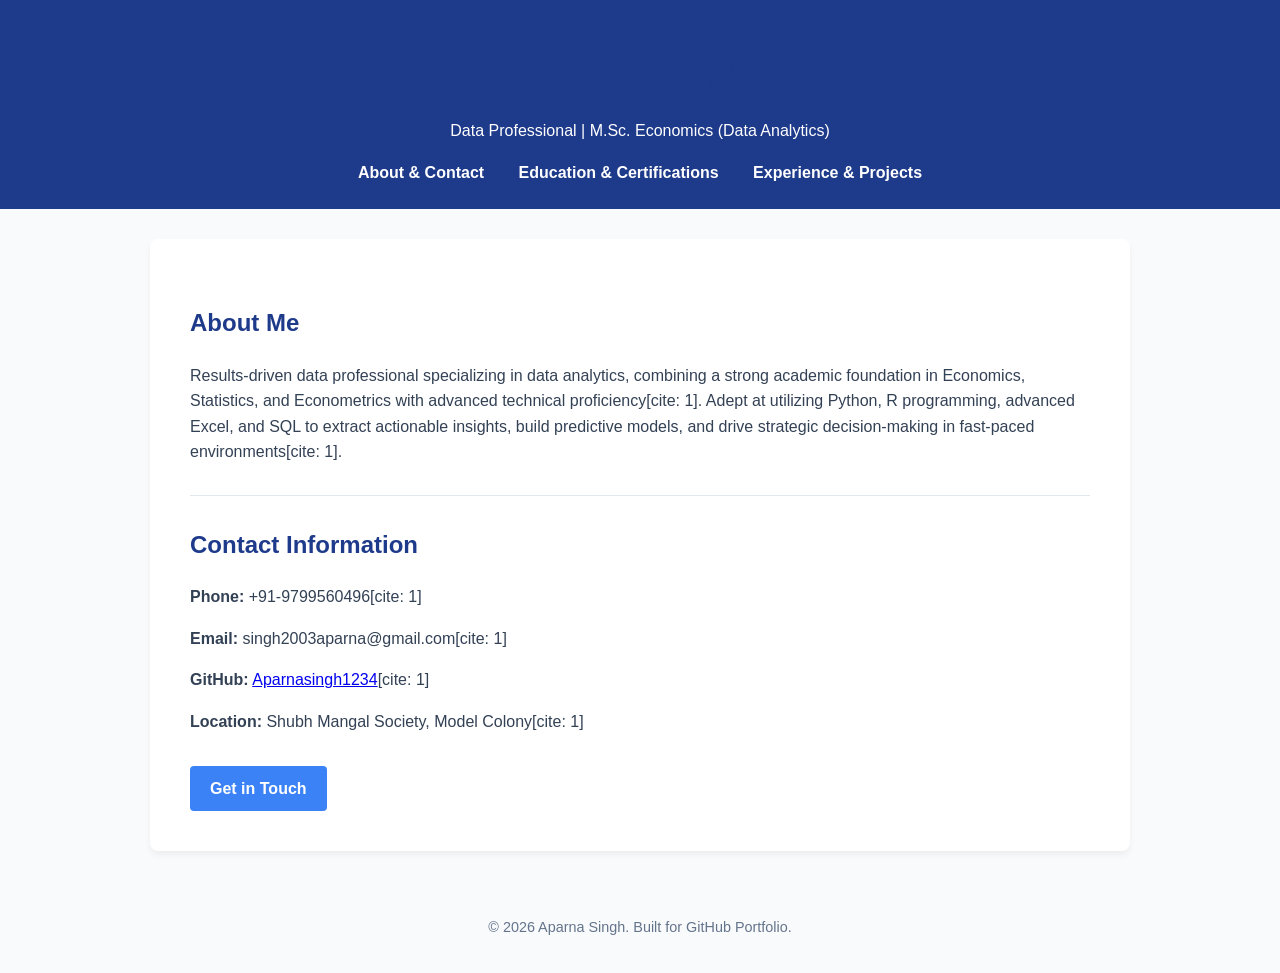
==== index.html @ 6c14c3ab "Enhance index.html with profile picture section Added profile picture section with styling for passp" ====
<!DOCTYPE html>
<html lang="en">
<head>
    <meta charset="UTF-8">
    <meta name="viewport" content="width=device-width, initial-scale=1.0">
    <title>Aparna Singh - Portfolio</title>
    <link rel="stylesheet" href="style.css">
    <style>
        .profile-container {
            text-align: center;
            margin-bottom: 25px;
        }
        .passport-photo {
            width: 130px;
            height: 160px;
            object-fit: cover;
            border-radius: 6px;
            border: 3px solid #1e3a8a;
            box-shadow: 0 4px 8px rgba(0, 0, 0, 0.1);
        }
    </style>
</head>
<body>

    <header>
        <h1>Aparna Singh</h1>
        <p>Data Professional | M.Sc. Economics (Data Analytics)</p>
        <nav>
            <a href="index.html">About & Contact</a>
            <a href="education.html">Education & Certifications</a>
            <a href="projects.html">Experience & Projects</a>
        </nav>
    </header>

    <div class="container">
        <!-- Profile Picture Section (Passport Size Proportion) -->
        <div class="profile-container">
            <!-- Replace 'your-photo.jpg' with your actual image filename if you upload one -->
            <img src="your-photo.jpg" alt="Aparna Singh Passport Photo" class="passport-photo" onerror="this.style.display='none'">
        </div>

        <h2>About Me</h2>
        <p>Results-driven data professional specializing in data analytics, combining a strong academic foundation in Economics, Statistics, and Econometrics with advanced technical proficiency[cite: 1]. Adept at utilizing Python, R programming, advanced Excel, and SQL to extract actionable insights, build predictive models, and drive strategic decision-making in fast-paced environments[cite: 1].</p>

        <hr style="margin: 30px 0; border: 0; border-top: 1px solid #e2e8f0;">

        <h2>Contact Information</h2>
        <p><strong>Phone:</strong> +91-9799560496[cite: 1]</p>
        <p><strong>Email:</strong> singh2003aparna@gmail.com[cite: 1]</p>
        <p><strong>GitHub:</strong> <a href="https://github.com/Aparnasingh1234" target="_blank">Aparnasingh1234</a>[cite: 1]</p>
        <p><strong>Location:</strong> Shubh Mangal Society, Model Colony[cite: 1]</p>
        
        <a href="mailto:singh2003aparna@gmail.com" class="btn">Get in Touch</a>
    </div>

    <footer>
        <p>&copy; 2026 Aparna Singh. Built for GitHub Portfolio.</p>
    </footer>

</body>
</html>
---- style.css ----
:root {
    --primary-color: #1e3a8a;
    --bg-color: #f8fafc;
    --text-color: #334155;
    --accent-color: #3b82f6;
}

body {
    font-family: 'Segoe UI', Tahoma, Geneva, Verdana, sans-serif;
    background-color: var(--bg-color);
    color: var(--text-color);
    margin: 0;
    padding: 0;
    line-height: 1.6;
}

header {
    background: var(--primary-color);
    color: white;
    padding: 1.5rem 0;
    text-align: center;
}

nav {
    margin-top: 0.5rem;
}

nav data, nav a {
    color: white;
    text-decoration: none;
    margin: 0 15px;
    font-weight: 600;
}

nav a:hover {
    color: var(--accent-color);
}

.container {
    max-width: 900px;
    margin: 30px auto;
    background: white;
    padding: 40px;
    border-radius: 8px;
    box-shadow: 0 4px 6px rgba(0, 0, 0, 0.05);
}

h1, h2, h3 {
    color: var(--primary-color);
}

ul {
    padding-left: 20px;
}

footer {
    text-align: center;
    padding: 20px;
    font-size: 0.9rem;
    color: #64748b;
}

.btn {
    display: inline-block;
    background: var(--accent-color);
    color: white;
    padding: 10px 20px;
    border-radius: 4px;
    text-decoration: none;
    margin-top: 15px;
    font-weight: 600;
}
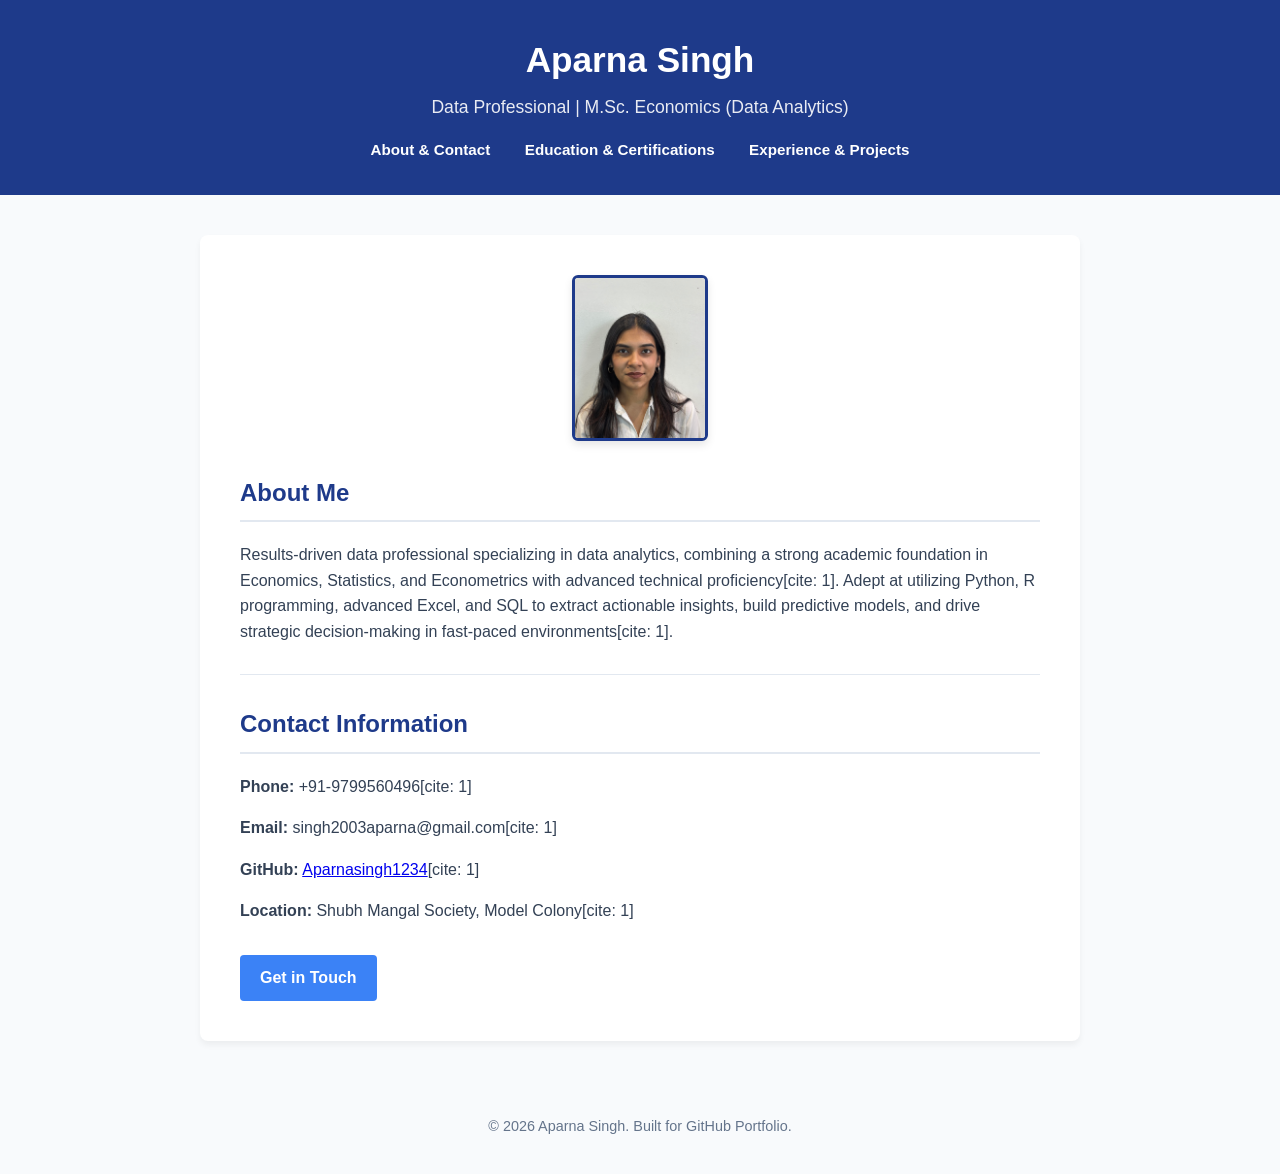
==== commit 11014ca6: "Fix profile picture and clean up HTML Updated profile picture source and fixed HTML formatting." ====
--- a/index.html
+++ b/index.html
@@ -36,7 +36,7 @@
         <!-- Profile Picture Section (Passport Size Proportion) -->
         <div class="profile-container">
             <!-- Replace 'your-photo.jpg' with your actual image filename if you upload one -->
-            <img src="your-photo.jpg" alt="Aparna Singh Passport Photo" class="passport-photo" onerror="this.style.display='none'">
+            <img src="aparna.jpg" alt="Aparna Singh Passport Photo" class="passport-photo" onerror="this.style.display='none'">
         </div>
 
         <h2>About Me</h2>
--- a/style.css
+++ b/style.css
@@ -17,40 +17,57 @@
 header {
     background: var(--primary-color);
     color: white;
-    padding: 1.5rem 0;
+    padding: 2rem 0;
     text-align: center;
 }
 
-nav {
-    margin-top: 0.5rem;
+header h1 {
+    margin: 0;
+    font-size: 2.2rem;
+    color: white;
 }
 
-nav data, nav a {
+header p {
+    margin: 5px 0 15px 0;
+    font-size: 1.1rem;
+    opacity: 0.9;
+}
+
+nav {
+    margin-top: 1rem;
+}
+
+nav a {
     color: white;
     text-decoration: none;
     margin: 0 15px;
     font-weight: 600;
+    font-size: 0.95rem;
 }
 
 nav a:hover {
-    color: var(--accent-color);
+    color: #93c5fd;
+    text-decoration: underline;
 }
 
 .container {
-    max-width: 900px;
-    margin: 30px auto;
+    max-width: 800px;
+    margin: 40px auto;
     background: white;
     padding: 40px;
     border-radius: 8px;
     box-shadow: 0 4px 6px rgba(0, 0, 0, 0.05);
 }
 
-h1, h2, h3 {
+h2 {
     color: var(--primary-color);
+    border-bottom: 2px solid #e2e8f0;
+    padding-bottom: 8px;
+    margin-top: 0;
 }
 
-ul {
-    padding-left: 20px;
+p {
+    margin-bottom: 1rem;
 }
 
 footer {
@@ -69,4 +86,9 @@
     text-decoration: none;
     margin-top: 15px;
     font-weight: 600;
+    transition: background 0.2s;
 }
+
+.btn:hover {
+    background: #1d4ed8;
+}
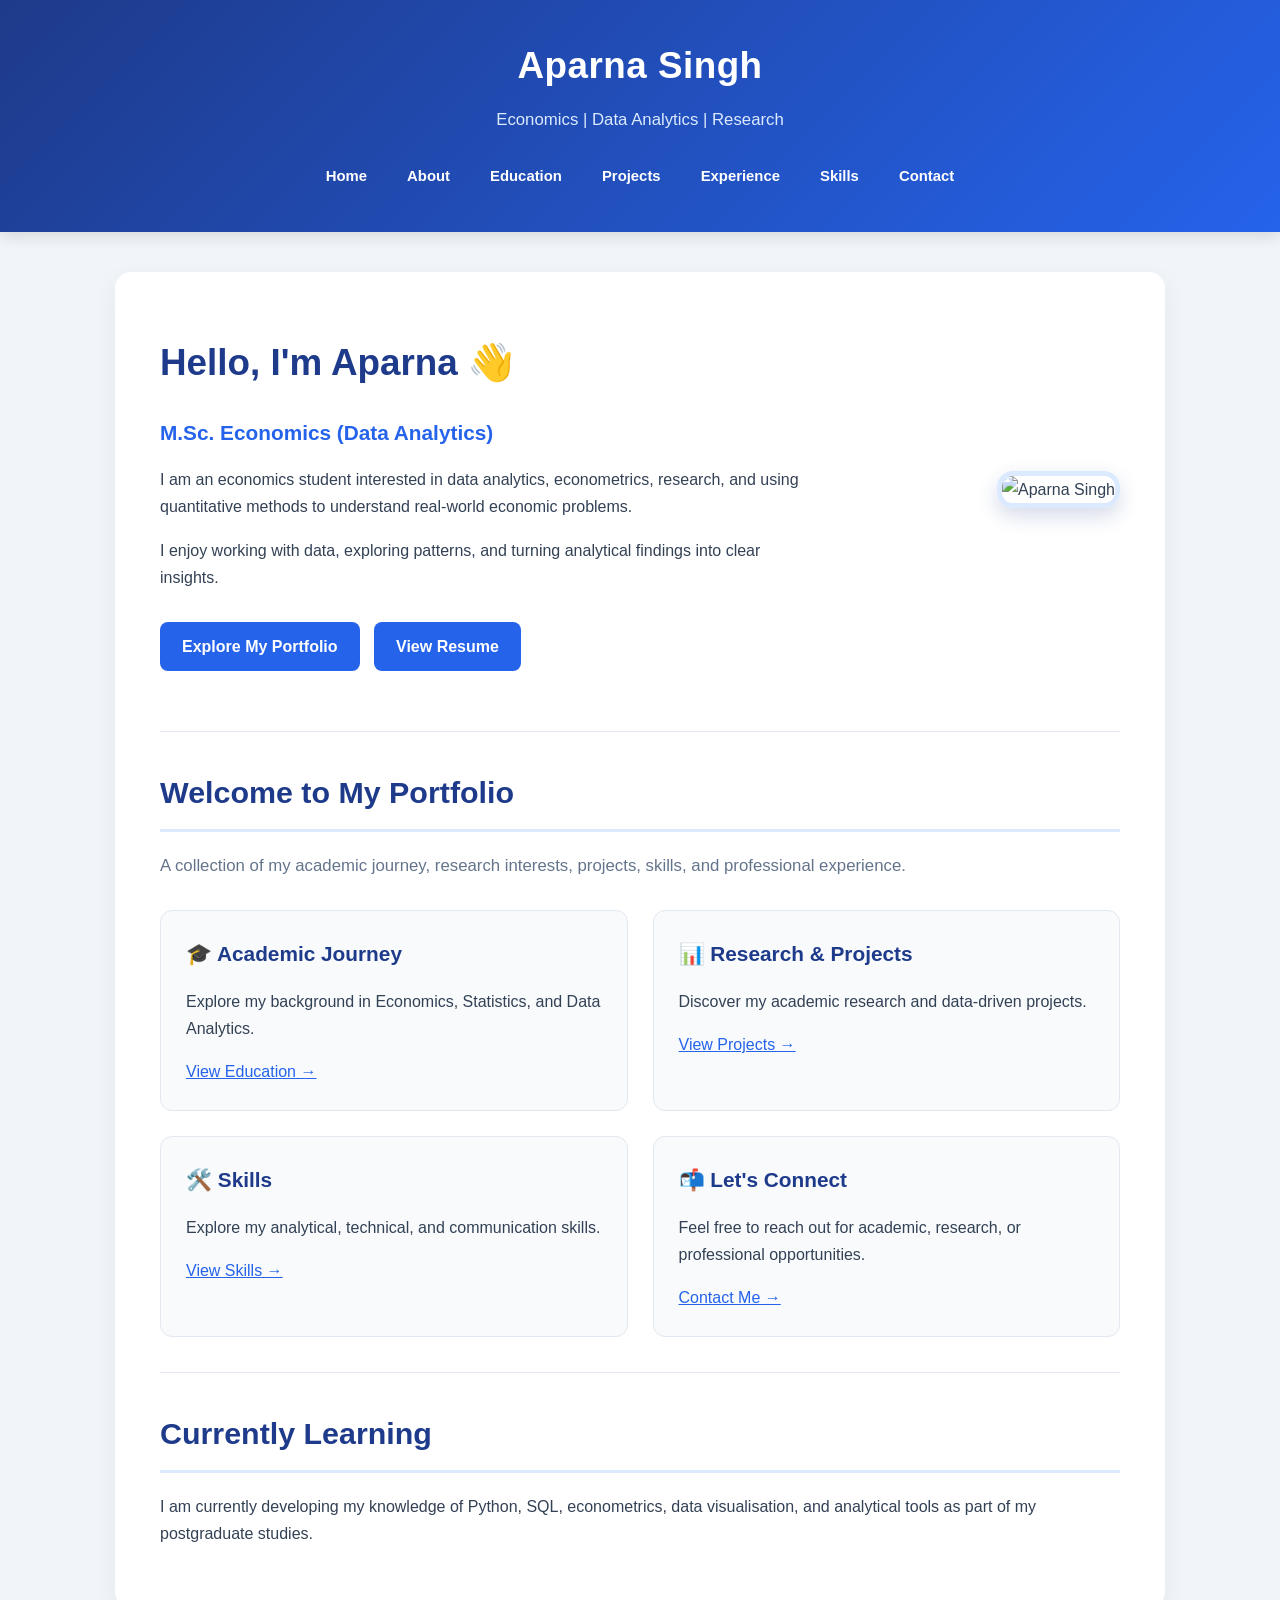
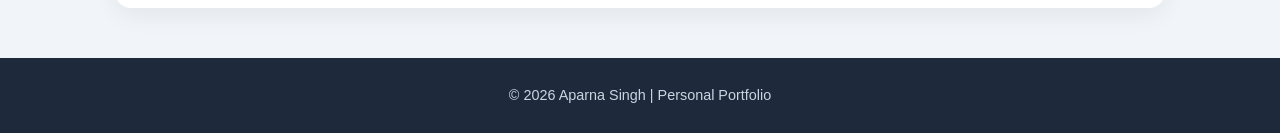
==== commit 6d0cd788: "Revamp portfolio layout and content Updated the structure and content of the portfolio page, enhanci" ====
--- a/index.html
+++ b/index.html
@@ -1,61 +1,165 @@
 <!DOCTYPE html>
 <html lang="en">
+
 <head>
     <meta charset="UTF-8">
     <meta name="viewport" content="width=device-width, initial-scale=1.0">
-    <title>Aparna Singh - Portfolio</title>
+
+    <title>Aparna Singh | Portfolio</title>
+
     <link rel="stylesheet" href="style.css">
-    <style>
-        .profile-container {
-            text-align: center;
-            margin-bottom: 25px;
-        }
-        .passport-photo {
-            width: 130px;
-            height: 160px;
-            object-fit: cover;
-            border-radius: 6px;
-            border: 3px solid #1e3a8a;
-            box-shadow: 0 4px 8px rgba(0, 0, 0, 0.1);
-        }
-    </style>
 </head>
+
 <body>
 
+    <!-- HEADER -->
     <header>
+
         <h1>Aparna Singh</h1>
-        <p>Data Professional | M.Sc. Economics (Data Analytics)</p>
+
+        <p>Economics | Data Analytics | Research</p>
+
         <nav>
-            <a href="index.html">About & Contact</a>
-            <a href="education.html">Education & Certifications</a>
-            <a href="projects.html">Experience & Projects</a>
+            <ul>
+                <li><a href="index.html">Home</a></li>
+                <li><a href="about.html">About</a></li>
+                <li><a href="education.html">Education</a></li>
+                <li><a href="projects.html">Projects</a></li>
+                <li><a href="experience.html">Experience</a></li>
+                <li><a href="skills.html">Skills</a></li>
+                <li><a href="contact.html">Contact</a></li>
+            </ul>
         </nav>
+
     </header>
 
-    <div class="container">
-        <!-- Profile Picture Section (Passport Size Proportion) -->
-        <div class="profile-container">
-            <!-- Replace 'your-photo.jpg' with your actual image filename if you upload one -->
-            <img src="aparna.jpg" alt="Aparna Singh Passport Photo" class="passport-photo" onerror="this.style.display='none'">
-        </div>
 
-        <h2>About Me</h2>
-        <p>Results-driven data professional specializing in data analytics, combining a strong academic foundation in Economics, Statistics, and Econometrics with advanced technical proficiency[cite: 1]. Adept at utilizing Python, R programming, advanced Excel, and SQL to extract actionable insights, build predictive models, and drive strategic decision-making in fast-paced environments[cite: 1].</p>
+    <!-- MAIN -->
+    <main class="container">
 
-        <hr style="margin: 30px 0; border: 0; border-top: 1px solid #e2e8f0;">
+        <section class="hero">
 
-        <h2>Contact Information</h2>
-        <p><strong>Phone:</strong> +91-9799560496[cite: 1]</p>
-        <p><strong>Email:</strong> singh2003aparna@gmail.com[cite: 1]</p>
-        <p><strong>GitHub:</strong> <a href="https://github.com/Aparnasingh1234" target="_blank">Aparnasingh1234</a>[cite: 1]</p>
-        <p><strong>Location:</strong> Shubh Mangal Society, Model Colony[cite: 1]</p>
-        
-        <a href="mailto:singh2003aparna@gmail.com" class="btn">Get in Touch</a>
-    </div>
+            <div class="hero-text">
 
+                <h2>Hello, I'm Aparna 👋</h2>
+
+                <h3>M.Sc. Economics (Data Analytics)</h3>
+
+                <p>
+                    I am an economics student interested in data analytics,
+                    econometrics, research, and using quantitative methods
+                    to understand real-world economic problems.
+                </p>
+
+                <p>
+                    I enjoy working with data, exploring patterns,
+                    and turning analytical findings into clear insights.
+                </p>
+
+                <a href="about.html" class="btn">Explore My Portfolio</a>
+
+                <a href="RESUME_Aparna.pdf" class="btn" target="_blank">
+                    View Resume
+                </a>
+
+            </div>
+
+
+            <div class="profile-container">
+
+                <img
+                    src="assets/aparna.jpg"
+                    alt="Aparna Singh"
+                    class="profile-photo"
+                >
+
+            </div>
+
+        </section>
+
+
+        <hr>
+
+
+        <!-- QUICK INTRODUCTION -->
+        <section>
+
+            <h2>Welcome to My Portfolio</h2>
+
+            <p class="section-intro">
+                A collection of my academic journey, research interests,
+                projects, skills, and professional experience.
+            </p>
+
+            <div class="project-grid">
+
+                <div class="project-card">
+                    <h3>🎓 Academic Journey</h3>
+                    <p>
+                        Explore my background in Economics, Statistics,
+                        and Data Analytics.
+                    </p>
+                    <a href="education.html">View Education →</a>
+                </div>
+
+                <div class="project-card">
+                    <h3>📊 Research & Projects</h3>
+                    <p>
+                        Discover my academic research and data-driven
+                        projects.
+                    </p>
+                    <a href="projects.html">View Projects →</a>
+                </div>
+
+                <div class="project-card">
+                    <h3>🛠️ Skills</h3>
+                    <p>
+                        Explore my analytical, technical, and
+                        communication skills.
+                    </p>
+                    <a href="skills.html">View Skills →</a>
+                </div>
+
+                <div class="project-card">
+                    <h3>📬 Let's Connect</h3>
+                    <p>
+                        Feel free to reach out for academic,
+                        research, or professional opportunities.
+                    </p>
+                    <a href="contact.html">Contact Me →</a>
+                </div>
+
+            </div>
+
+        </section>
+
+
+        <hr>
+
+
+        <!-- CURRENTLY LEARNING -->
+        <section>
+
+            <h2>Currently Learning</h2>
+
+            <p>
+                I am currently developing my knowledge of Python,
+                SQL, econometrics, data visualisation, and analytical
+                tools as part of my postgraduate studies.
+            </p>
+
+        </section>
+
+    </main>
+
+
+    <!-- FOOTER -->
     <footer>
-        <p>&copy; 2026 Aparna Singh. Built for GitHub Portfolio.</p>
+
+        <p>&copy; 2026 Aparna Singh | Personal Portfolio</p>
+
     </footer>
 
 </body>
+
 </html>
--- a/style.css
+++ b/style.css
@@ -1,94 +1,503 @@
+/* =====================================================
+   APARNA SINGH | PERSONAL PORTFOLIO
+   Academic + Data Analytics Theme
+   ===================================================== */
+
+
+/* ---------- COLOUR VARIABLES ---------- */
+
 :root {
-    --primary-color: #1e3a8a;
-    --bg-color: #f8fafc;
-    --text-color: #334155;
-    --accent-color: #3b82f6;
+    --primary: #1e3a8a;
+    --secondary: #2563eb;
+    --light-blue: #dbeafe;
+    --background: #f1f5f9;
+    --card: #ffffff;
+    --text: #334155;
+    --heading: #1e293b;
+    --muted: #64748b;
+    --border: #e2e8f0;
+}
+
+
+/* ---------- RESET ---------- */
+
+* {
+    box-sizing: border-box;
+}
+
+html {
+    scroll-behavior: smooth;
 }
 
 body {
-    font-family: 'Segoe UI', Tahoma, Geneva, Verdana, sans-serif;
-    background-color: var(--bg-color);
-    color: var(--text-color);
     margin: 0;
     padding: 0;
-    line-height: 1.6;
-}
+    font-family: "Segoe UI", Tahoma, Geneva, Verdana, sans-serif;
+    background: var(--background);
+    color: var(--text);
+    line-height: 1.7;
+}
+
+
+/* ---------- HEADER ---------- */
 
 header {
-    background: var(--primary-color);
+    background: linear-gradient(135deg, #1e3a8a, #2563eb);
     color: white;
-    padding: 2rem 0;
     text-align: center;
+    padding: 35px 20px;
+    box-shadow: 0 4px 15px rgba(0, 0, 0, 0.12);
 }
 
 header h1 {
     margin: 0;
-    font-size: 2.2rem;
     color: white;
+    font-size: 2.3rem;
+    letter-spacing: 0.5px;
 }
 
 header p {
-    margin: 5px 0 15px 0;
-    font-size: 1.1rem;
-    opacity: 0.9;
-}
+    margin: 8px 0 22px;
+    color: #dbeafe;
+    font-size: 1.05rem;
+}
+
+
+/* ---------- NAVIGATION ---------- */
 
 nav {
-    margin-top: 1rem;
+    margin-top: 15px;
+}
+
+nav ul {
+    list-style: none;
+    padding: 0;
+    margin: 0;
+
+    display: flex;
+    justify-content: center;
+    align-items: center;
+    flex-wrap: wrap;
+    gap: 10px;
+}
+
+nav li {
+    list-style: none;
+    margin: 0;
+    padding: 0;
 }
 
 nav a {
+    display: inline-block;
     color: white;
     text-decoration: none;
-    margin: 0 15px;
+
+    padding: 8px 15px;
+    border-radius: 20px;
+
+    font-size: 0.93rem;
     font-weight: 600;
-    font-size: 0.95rem;
+
+    transition: all 0.3s ease;
 }
 
 nav a:hover {
-    color: #93c5fd;
-    text-decoration: underline;
-}
+    background: rgba(255, 255, 255, 0.2);
+    color: white;
+    transform: translateY(-2px);
+}
+
+
+/* ---------- MAIN CONTAINER ---------- */
 
 .container {
-    max-width: 800px;
+    max-width: 1050px;
     margin: 40px auto;
-    background: white;
-    padding: 40px;
-    border-radius: 8px;
-    box-shadow: 0 4px 6px rgba(0, 0, 0, 0.05);
-}
+    padding: 45px;
+
+    background: var(--card);
+    border-radius: 16px;
+
+    box-shadow: 0 8px 25px rgba(15, 23, 42, 0.06);
+}
+
+
+/* ---------- HERO SECTION ---------- */
+
+.hero {
+    display: flex;
+    align-items: center;
+    justify-content: space-between;
+    gap: 40px;
+    padding: 15px 0 25px;
+}
+
+.hero-text {
+    flex: 1;
+}
+
+.hero-text h2 {
+    font-size: 2.3rem;
+    color: var(--primary);
+    border: none;
+    margin-bottom: 10px;
+}
+
+.hero-text h3 {
+    color: var(--secondary);
+    font-weight: 600;
+    margin-top: 0;
+}
+
+.hero-text p {
+    color: var(--text);
+    max-width: 650px;
+}
+
+
+/* ---------- PROFILE PICTURE ---------- */
+
+.profile-container {
+    text-align: center;
+    margin-bottom: 25px;
+}
+
+.profile-photo {
+    width: 210px;
+    height: 250px;
+
+    object-fit: cover;
+    object-position: center;
+
+    border-radius: 16px;
+    border: 5px solid var(--light-blue);
+
+    box-shadow: 0 8px 20px rgba(30, 58, 138, 0.18);
+}
+
+.passport-photo {
+    width: 170px;
+    height: 210px;
+
+    object-fit: cover;
+    object-position: center;
+
+    border-radius: 12px;
+    border: 4px solid var(--light-blue);
+
+    box-shadow: 0 6px 18px rgba(30, 58, 138, 0.15);
+}
+
+
+/* ---------- HEADINGS ---------- */
 
 h2 {
-    color: var(--primary-color);
-    border-bottom: 2px solid #e2e8f0;
-    padding-bottom: 8px;
+    color: var(--primary);
+    font-size: 1.9rem;
+
+    border-bottom: 3px solid var(--light-blue);
+    padding-bottom: 10px;
+
     margin-top: 0;
+    margin-bottom: 20px;
+}
+
+h3 {
+    color: var(--primary);
+    font-size: 1.3rem;
+    margin-top: 0;
+    margin-bottom: 10px;
 }
 
 p {
     margin-bottom: 1rem;
 }
 
-footer {
-    text-align: center;
-    padding: 20px;
+
+/* ---------- SECTION INTRO ---------- */
+
+.section-intro {
+    color: var(--muted);
+    font-size: 1.05rem;
+    margin-bottom: 30px;
+}
+
+
+/* ---------- CARDS ---------- */
+
+.card {
+    background: #f8fafc;
+    border: 1px solid var(--border);
+
+    padding: 25px 30px;
+    margin-bottom: 25px;
+
+    border-radius: 12px;
+
+    box-shadow: 0 3px 10px rgba(15, 23, 42, 0.04);
+
+    transition: transform 0.3s ease, box-shadow 0.3s ease;
+}
+
+.card:hover {
+    transform: translateY(-4px);
+    box-shadow: 0 8px 20px rgba(15, 23, 42, 0.08);
+}
+
+
+/* ---------- EDUCATION CARDS ---------- */
+
+.education-card {
+    background: #f8fafc;
+
+    border-left: 5px solid var(--secondary);
+
+    padding: 25px 30px;
+    margin-bottom: 25px;
+
+    border-radius: 10px;
+
+    box-shadow: 0 3px 10px rgba(15, 23, 42, 0.04);
+
+    transition: transform 0.3s ease, box-shadow 0.3s ease;
+}
+
+.education-card:hover {
+    transform: translateY(-3px);
+    box-shadow: 0 8px 20px rgba(15, 23, 42, 0.08);
+}
+
+.education-card h3 {
+    margin-top: 0;
+}
+
+.education-card p {
+    margin: 6px 0;
+}
+
+.education-year {
+    color: var(--secondary);
+    font-weight: 600;
+}
+
+
+/* ---------- PROJECT CARDS ---------- */
+
+.project-grid {
+    display: grid;
+    grid-template-columns: repeat(2, 1fr);
+    gap: 25px;
+}
+
+.project-card {
+    background: #f8fafc;
+    border: 1px solid var(--border);
+
+    padding: 25px;
+    border-radius: 12px;
+
+    transition: transform 0.3s ease, box-shadow 0.3s ease;
+}
+
+.project-card:hover {
+    transform: translateY(-4px);
+    box-shadow: 0 8px 20px rgba(15, 23, 42, 0.08);
+}
+
+.project-card h3 {
+    margin-top: 0;
+}
+
+.project-card p {
+    color: var(--text);
+}
+
+
+/* ---------- SKILLS ---------- */
+
+.skills-container {
+    display: flex;
+    flex-wrap: wrap;
+    gap: 12px;
+}
+
+.skill {
+    background: var(--light-blue);
+    color: var(--primary);
+
+    padding: 8px 16px;
+    border-radius: 20px;
+
+    font-weight: 600;
     font-size: 0.9rem;
-    color: #64748b;
-}
+}
+
+
+/* ---------- EXPERIENCE ---------- */
+
+.experience-card {
+    background: #f8fafc;
+    border-left: 5px solid var(--secondary);
+
+    padding: 25px 30px;
+    margin-bottom: 25px;
+
+    border-radius: 10px;
+}
+
+.experience-card h3 {
+    margin-top: 0;
+}
+
+.experience-card p {
+    margin: 6px 0;
+}
+
+
+/* ---------- BUTTONS ---------- */
 
 .btn {
     display: inline-block;
-    background: var(--accent-color);
+
+    background: var(--secondary);
     color: white;
-    padding: 10px 20px;
-    border-radius: 4px;
+
+    padding: 11px 22px;
+    border-radius: 8px;
+
     text-decoration: none;
+    font-weight: 600;
+
     margin-top: 15px;
-    font-weight: 600;
-    transition: background 0.2s;
+    margin-right: 10px;
+
+    transition: all 0.3s ease;
 }
 
 .btn:hover {
-    background: #1d4ed8;
-}
+    background: var(--primary);
+    color: white;
+    transform: translateY(-2px);
+}
+
+
+/* ---------- LISTS ---------- */
+
+ul {
+    padding-left: 22px;
+}
+
+li {
+    margin-bottom: 8px;
+}
+
+
+/* ---------- CONTACT ---------- */
+
+.contact-item {
+    background: #f8fafc;
+    padding: 15px 20px;
+
+    border-radius: 8px;
+    margin-bottom: 12px;
+
+    border-left: 4px solid var(--secondary);
+}
+
+.contact-item strong {
+    color: var(--primary);
+}
+
+
+/* ---------- HORIZONTAL LINE ---------- */
+
+hr {
+    border: 0;
+    border-top: 1px solid var(--border);
+    margin: 35px 0;
+}
+
+
+/* ---------- FOOTER ---------- */
+
+footer {
+    background: #1e293b;
+    color: #cbd5e1;
+
+    text-align: center;
+    padding: 25px;
+
+    margin-top: 50px;
+    font-size: 0.9rem;
+}
+
+footer p {
+    margin: 0;
+}
+
+
+/* ---------- GENERAL LINKS ---------- */
+
+a {
+    color: var(--secondary);
+}
+
+a:hover {
+    color: var(--primary);
+}
+
+
+/* ---------- MOBILE DESIGN ---------- */
+
+@media (max-width: 750px) {
+
+    header {
+        padding: 25px 15px;
+    }
+
+    header h1 {
+        font-size: 1.8rem;
+    }
+
+    nav ul {
+        gap: 5px;
+    }
+
+    nav a {
+        padding: 7px 10px;
+        font-size: 0.85rem;
+    }
+
+    .container {
+        margin: 20px 12px;
+        padding: 25px 20px;
+    }
+
+    .hero {
+        flex-direction: column-reverse;
+        text-align: center;
+    }
+
+    .hero-text h2 {
+        font-size: 1.8rem;
+    }
+
+    .project-grid {
+        grid-template-columns: 1fr;
+    }
+
+    .education-card,
+    .experience-card,
+    .card {
+        padding: 20px;
+    }
+
+    h2 {
+        font-size: 1.5rem;
+    }
+
+    .btn {
+        margin-bottom: 10px;
+    }
+
+}
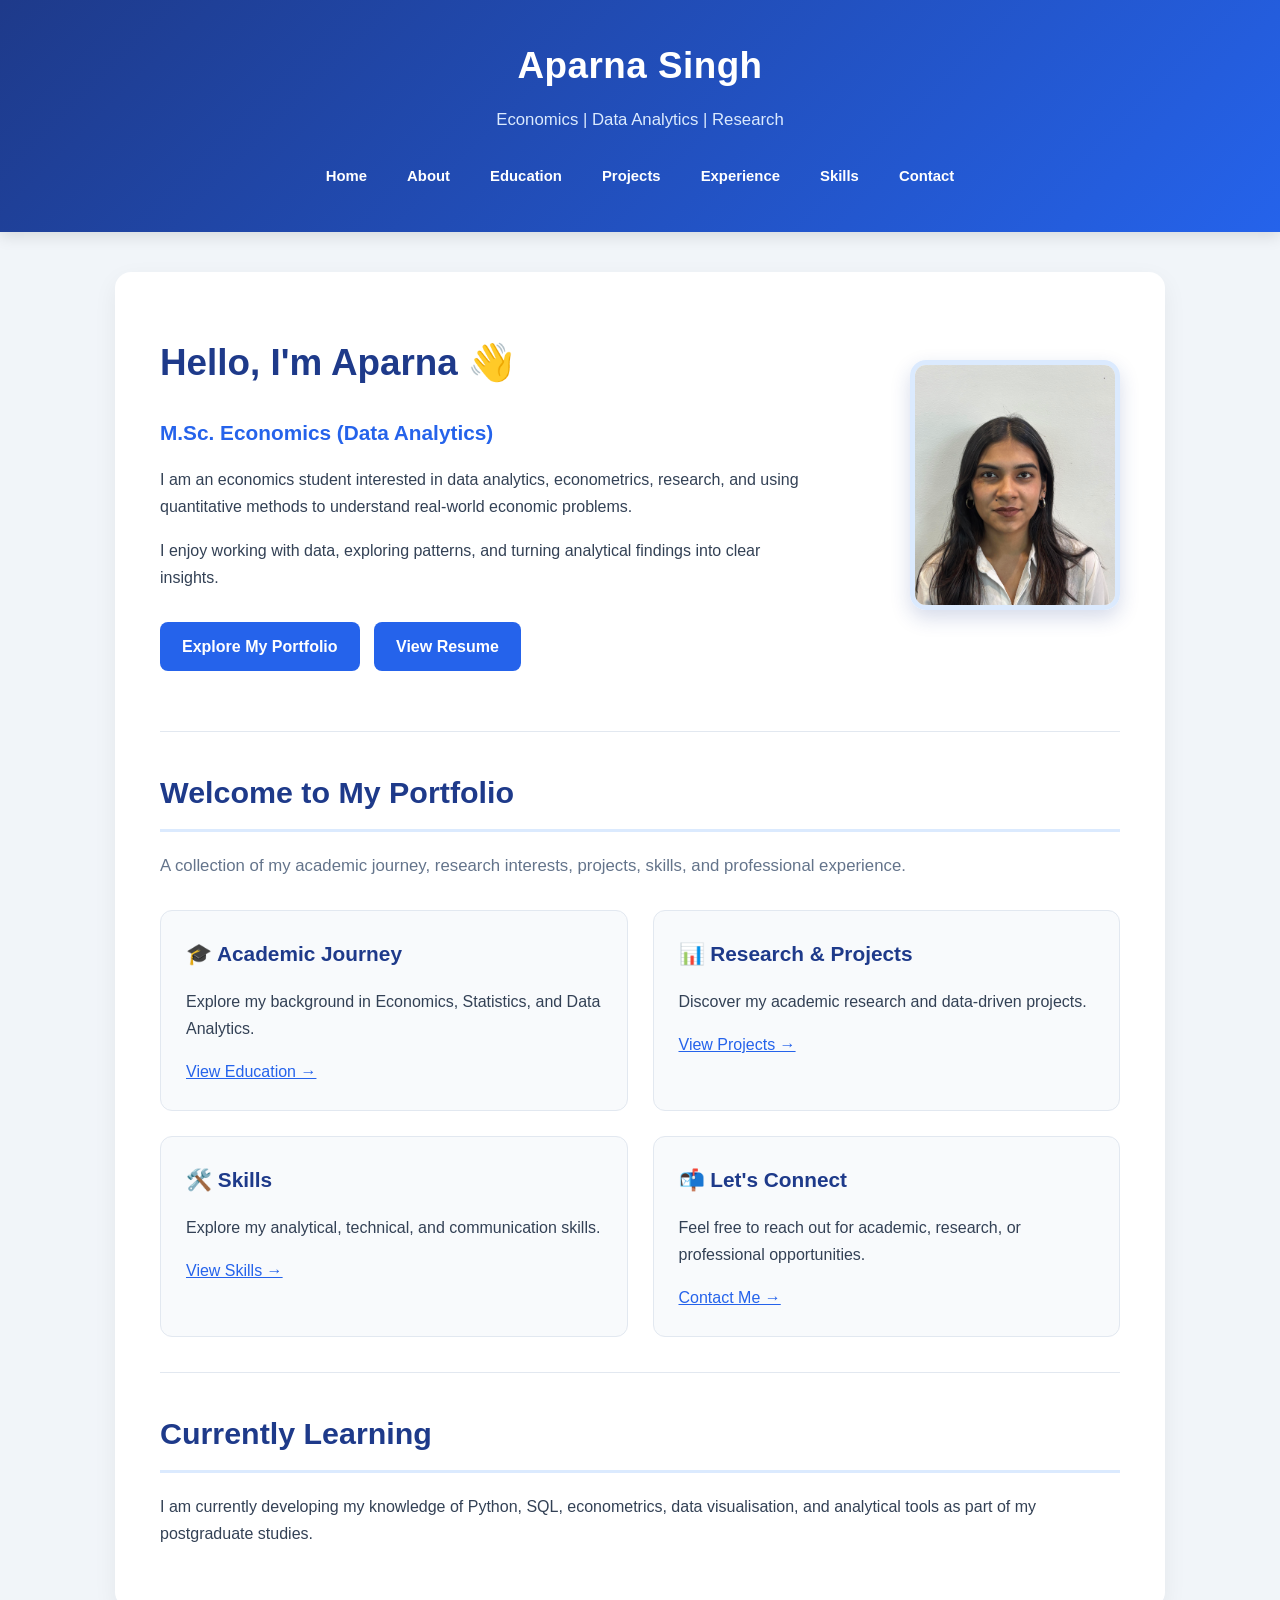
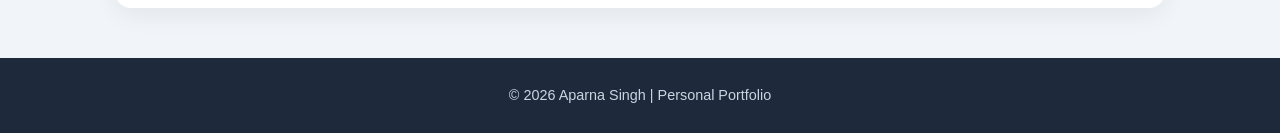
==== commit c7fef055: "Update index.html" ====
--- a/index.html
+++ b/index.html
@@ -68,7 +68,7 @@
             <div class="profile-container">
 
                 <img
-                    src="assets/aparna.jpg"
+                    src="aparna.jpg"
                     alt="Aparna Singh"
                     class="profile-photo"
                 >
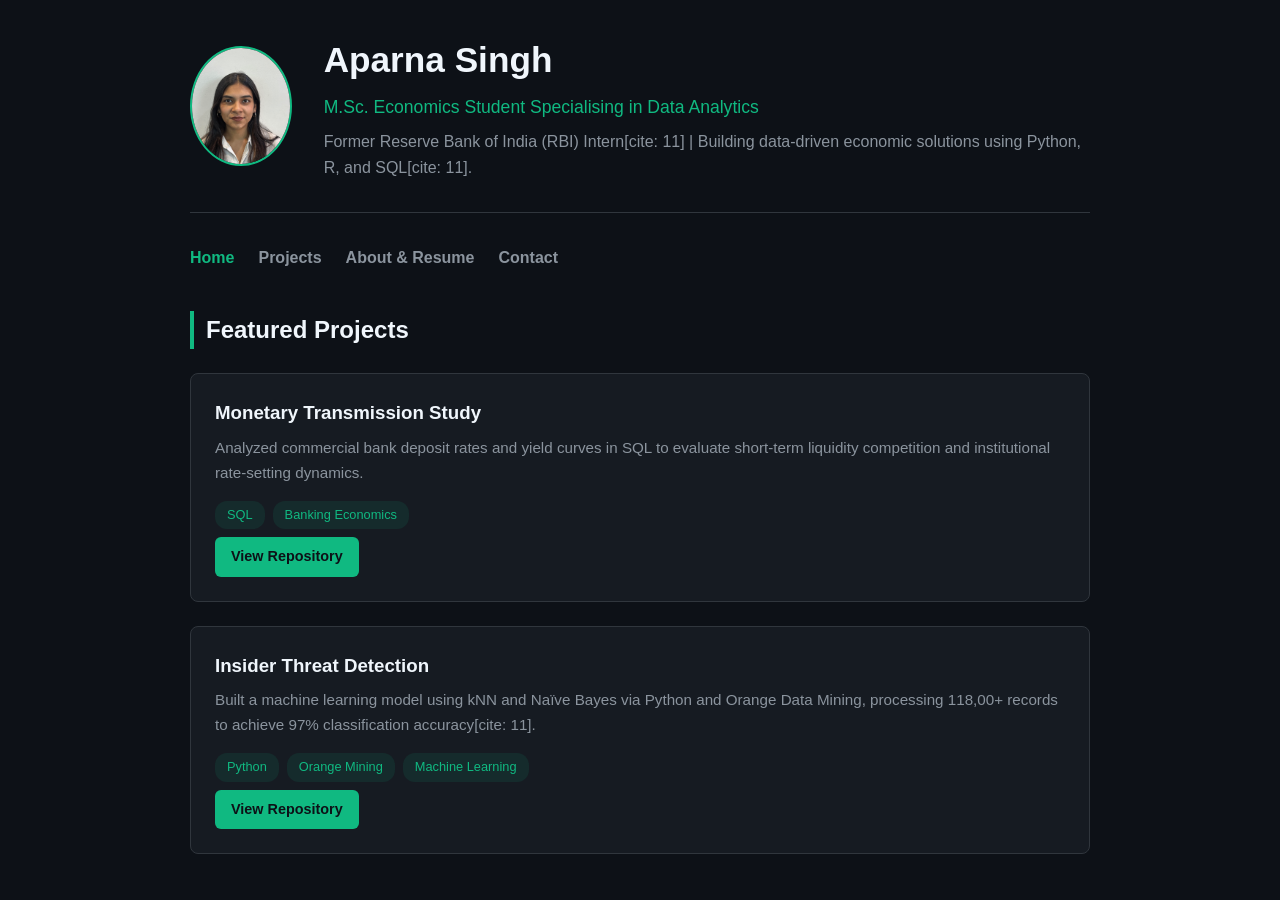
==== commit e3bddc07: "Revise portfolio layout and content Updated portfolio details and added featured projects section." ====
--- a/index.html
+++ b/index.html
@@ -1,165 +1,54 @@
 <!DOCTYPE html>
 <html lang="en">
-
 <head>
     <meta charset="UTF-8">
     <meta name="viewport" content="width=device-width, initial-scale=1.0">
-
-    <title>Aparna Singh | Portfolio</title>
-
+    <title>Aparna Singh | Data Analytics & Economics</title>
     <link rel="stylesheet" href="style.css">
 </head>
-
 <body>
-
-    <!-- HEADER -->
-    <header>
-
-        <h1>Aparna Singh</h1>
-
-        <p>Economics | Data Analytics | Research</p>
+    <div class="container">
+        <header>
+            <img src="aparna.jpg" alt="Aparna Singh" class="profile-img">
+            <div>
+                <h1>Aparna Singh</h1>
+                <p class="subtitle">M.Sc. Economics Student Specialising in Data Analytics</p>
+                <p class="bio">Former Reserve Bank of India (RBI) Intern[cite: 11] | Building data-driven economic solutions using Python, R, and SQL[cite: 11].</p>
+            </div>
+        </header>
 
         <nav>
-            <ul>
-                <li><a href="index.html">Home</a></li>
-                <li><a href="about.html">About</a></li>
-                <li><a href="education.html">Education</a></li>
-                <li><a href="projects.html">Projects</a></li>
-                <li><a href="experience.html">Experience</a></li>
-                <li><a href="skills.html">Skills</a></li>
-                <li><a href="contact.html">Contact</a></li>
-            </ul>
+            <a href="index.html" class="active">Home</a>
+            <a href="projects.html">Projects</a>
+            <a href="about.html">About & Resume</a>
+            <a href="contact.html">Contact</a>
         </nav>
 
-    </header>
-
-
-    <!-- MAIN -->
-    <main class="container">
-
-        <section class="hero">
-
-            <div class="hero-text">
-
-                <h2>Hello, I'm Aparna 👋</h2>
-
-                <h3>M.Sc. Economics (Data Analytics)</h3>
-
-                <p>
-                    I am an economics student interested in data analytics,
-                    econometrics, research, and using quantitative methods
-                    to understand real-world economic problems.
-                </p>
-
-                <p>
-                    I enjoy working with data, exploring patterns,
-                    and turning analytical findings into clear insights.
-                </p>
-
-                <a href="about.html" class="btn">Explore My Portfolio</a>
-
-                <a href="RESUME_Aparna.pdf" class="btn" target="_blank">
-                    View Resume
-                </a>
-
-            </div>
-
-
-            <div class="profile-container">
-
-                <img
-                    src="aparna.jpg"
-                    alt="Aparna Singh"
-                    class="profile-photo"
-                >
-
-            </div>
-
-        </section>
-
-
-        <hr>
-
-
-        <!-- QUICK INTRODUCTION -->
         <section>
-
-            <h2>Welcome to My Portfolio</h2>
-
-            <p class="section-intro">
-                A collection of my academic journey, research interests,
-                projects, skills, and professional experience.
-            </p>
-
-            <div class="project-grid">
-
-                <div class="project-card">
-                    <h3>🎓 Academic Journey</h3>
-                    <p>
-                        Explore my background in Economics, Statistics,
-                        and Data Analytics.
-                    </p>
-                    <a href="education.html">View Education →</a>
+            <h2 class="section-title">Featured Projects</h2>
+            <div class="grid">
+                <div class="card">
+                    <h3>Monetary Transmission Study</h3>
+                    <p>Analyzed commercial bank deposit rates and yield curves in SQL to evaluate short-term liquidity competition and institutional rate-setting dynamics.</p>
+                    <div class="tags">
+                        <span class="tag">SQL</span>
+                        <span class="tag">Banking Economics</span>
+                    </div>
+                    <a href="https://github.com/Aparnasingh1234/Monetary-transmission-study" target="_blank" class="btn">View Repository</a>
                 </div>
 
-                <div class="project-card">
-                    <h3>📊 Research & Projects</h3>
-                    <p>
-                        Discover my academic research and data-driven
-                        projects.
-                    </p>
-                    <a href="projects.html">View Projects →</a>
+                <div class="card">
+                    <h3>Insider Threat Detection</h3>
+                    <p>Built a machine learning model using kNN and Naïve Bayes via Python and Orange Data Mining, processing 118,00+ records to achieve 97% classification accuracy[cite: 11].</p>
+                    <div class="tags">
+                        <span class="tag">Python</span>
+                        <span class="tag">Orange Mining</span>
+                        <span class="tag">Machine Learning</span>
+                    </div>
+                    <a href="https://github.com/Aparnasingh1234/Insider-Threat-Detection" target="_blank" class="btn">View Repository</a>
                 </div>
-
-                <div class="project-card">
-                    <h3>🛠️ Skills</h3>
-                    <p>
-                        Explore my analytical, technical, and
-                        communication skills.
-                    </p>
-                    <a href="skills.html">View Skills →</a>
-                </div>
-
-                <div class="project-card">
-                    <h3>📬 Let's Connect</h3>
-                    <p>
-                        Feel free to reach out for academic,
-                        research, or professional opportunities.
-                    </p>
-                    <a href="contact.html">Contact Me →</a>
-                </div>
-
             </div>
-
         </section>
-
-
-        <hr>
-
-
-        <!-- CURRENTLY LEARNING -->
-        <section>
-
-            <h2>Currently Learning</h2>
-
-            <p>
-                I am currently developing my knowledge of Python,
-                SQL, econometrics, data visualisation, and analytical
-                tools as part of my postgraduate studies.
-            </p>
-
-        </section>
-
-    </main>
-
-
-    <!-- FOOTER -->
-    <footer>
-
-        <p>&copy; 2026 Aparna Singh | Personal Portfolio</p>
-
-    </footer>
-
+    </div>
 </body>
-
 </html>
--- a/style.css
+++ b/style.css
@@ -1,503 +1,148 @@
-/* =====================================================
-   APARNA SINGH | PERSONAL PORTFOLIO
-   Academic + Data Analytics Theme
-   ===================================================== */
-
-
-/* ---------- COLOUR VARIABLES ---------- */
-
 :root {
-    --primary: #1e3a8a;
-    --secondary: #2563eb;
-    --light-blue: #dbeafe;
-    --background: #f1f5f9;
-    --card: #ffffff;
-    --text: #334155;
-    --heading: #1e293b;
-    --muted: #64748b;
-    --border: #e2e8f0;
+    --bg-color: #0d1117;
+    --card-bg: #161b22;
+    --border-color: #30363d;
+    --text-primary: #f0f6fc;
+    --text-secondary: #8b949e;
+    --accent-color: #10b981; /* Professional Emerald */
+    --accent-hover: #059669;
 }
 
-
-/* ---------- RESET ---------- */
-
 * {
+    margin: 0;
+    padding: 0;
     box-sizing: border-box;
-}
-
-html {
-    scroll-behavior: smooth;
+    font-family: -apple-system, BlinkMacSystemFont, "Segoe UI", Roboto, Helvetica, Arial, sans-serif;
 }
 
 body {
-    margin: 0;
-    padding: 0;
-    font-family: "Segoe UI", Tahoma, Geneva, Verdana, sans-serif;
-    background: var(--background);
-    color: var(--text);
-    line-height: 1.7;
+    background-color: var(--bg-color);
+    color: var(--text-primary);
+    line-height: 1.6;
+    padding: 2rem;
 }
 
-
-/* ---------- HEADER ---------- */
+.container {
+    max-width: 900px;
+    margin: 0 auto;
+}
 
 header {
-    background: linear-gradient(135deg, #1e3a8a, #2563eb);
-    color: white;
-    text-align: center;
-    padding: 35px 20px;
-    box-shadow: 0 4px 15px rgba(0, 0, 0, 0.12);
+    display: flex;
+    align-items: center;
+    gap: 2rem;
+    border-bottom: 1px solid var(--border-color);
+    padding-bottom: 2rem;
+    margin-bottom: 2rem;
 }
 
-header h1 {
-    margin: 0;
-    color: white;
-    font-size: 2.3rem;
-    letter-spacing: 0.5px;
+.profile-img {
+    width: 120px;
+    height: 120px;
+    border-radius: 50%;
+    border: 2px solid var(--accent-color);
+    object-fit: cover;
 }
 
-header p {
-    margin: 8px 0 22px;
-    color: #dbeafe;
-    font-size: 1.05rem;
+h1 {
+    font-size: 2.2rem;
+    color: var(--text-primary);
 }
 
+p.subtitle {
+    color: var(--accent-color);
+    font-size: 1.1rem;
+    font-weight: 500;
+    margin-top: 0.3rem;
+}
 
-/* ---------- NAVIGATION ---------- */
+p.bio {
+    color: var(--text-secondary);
+    margin-top: 0.5rem;
+}
 
 nav {
-    margin-top: 15px;
-}
-
-nav ul {
-    list-style: none;
-    padding: 0;
-    margin: 0;
-
     display: flex;
-    justify-content: center;
-    align-items: center;
-    flex-wrap: wrap;
-    gap: 10px;
-}
-
-nav li {
-    list-style: none;
-    margin: 0;
-    padding: 0;
+    gap: 1.5rem;
+    margin-bottom: 2.5rem;
 }
 
 nav a {
-    display: inline-block;
-    color: white;
+    color: var(--text-secondary);
     text-decoration: none;
-
-    padding: 8px 15px;
-    border-radius: 20px;
-
-    font-size: 0.93rem;
     font-weight: 600;
-
-    transition: all 0.3s ease;
+    transition: color 0.2s;
 }
 
-nav a:hover {
-    background: rgba(255, 255, 255, 0.2);
-    color: white;
-    transform: translateY(-2px);
+nav a:hover, nav a.active {
+    color: var(--accent-color);
 }
 
-
-/* ---------- MAIN CONTAINER ---------- */
-
-.container {
-    max-width: 1050px;
-    margin: 40px auto;
-    padding: 45px;
-
-    background: var(--card);
-    border-radius: 16px;
-
-    box-shadow: 0 8px 25px rgba(15, 23, 42, 0.06);
+.section-title {
+    font-size: 1.5rem;
+    margin-bottom: 1.5rem;
+    border-left: 4px solid var(--accent-color);
+    padding-left: 0.75rem;
 }
 
-
-/* ---------- HERO SECTION ---------- */
-
-.hero {
-    display: flex;
-    align-items: center;
-    justify-content: space-between;
-    gap: 40px;
-    padding: 15px 0 25px;
+.grid {
+    display: grid;
+    grid-template-columns: 1fr;
+    gap: 1.5rem;
 }
 
-.hero-text {
-    flex: 1;
+.card {
+    background-color: var(--card-bg);
+    border: 1px solid var(--border-color);
+    border-radius: 8px;
+    padding: 1.5rem;
+    transition: transform 0.2s, border-color 0.2s;
 }
 
-.hero-text h2 {
-    font-size: 2.3rem;
-    color: var(--primary);
-    border: none;
-    margin-bottom: 10px;
+.card:hover {
+    transform: translateY(-3px);
+    border-color: var(--accent-color);
 }
 
-.hero-text h3 {
-    color: var(--secondary);
-    font-weight: 600;
-    margin-top: 0;
+.card h3 {
+    color: var(--text-primary);
+    margin-bottom: 0.5rem;
 }
 
-.hero-text p {
-    color: var(--text);
-    max-width: 650px;
-}
-
-
-/* ---------- PROFILE PICTURE ---------- */
-
-.profile-container {
-    text-align: center;
-    margin-bottom: 25px;
-}
-
-.profile-photo {
-    width: 210px;
-    height: 250px;
-
-    object-fit: cover;
-    object-position: center;
-
-    border-radius: 16px;
-    border: 5px solid var(--light-blue);
-
-    box-shadow: 0 8px 20px rgba(30, 58, 138, 0.18);
-}
-
-.passport-photo {
-    width: 170px;
-    height: 210px;
-
-    object-fit: cover;
-    object-position: center;
-
-    border-radius: 12px;
-    border: 4px solid var(--light-blue);
-
-    box-shadow: 0 6px 18px rgba(30, 58, 138, 0.15);
-}
-
-
-/* ---------- HEADINGS ---------- */
-
-h2 {
-    color: var(--primary);
-    font-size: 1.9rem;
-
-    border-bottom: 3px solid var(--light-blue);
-    padding-bottom: 10px;
-
-    margin-top: 0;
-    margin-bottom: 20px;
-}
-
-h3 {
-    color: var(--primary);
-    font-size: 1.3rem;
-    margin-top: 0;
-    margin-bottom: 10px;
-}
-
-p {
+.card p {
+    color: var(--text-secondary);
+    font-size: 0.95rem;
     margin-bottom: 1rem;
 }
 
-
-/* ---------- SECTION INTRO ---------- */
-
-.section-intro {
-    color: var(--muted);
-    font-size: 1.05rem;
-    margin-bottom: 30px;
+.tags {
+    display: flex;
+    gap: 0.5rem;
+    flex-wrap: wrap;
 }
 
-
-/* ---------- CARDS ---------- */
-
-.card {
-    background: #f8fafc;
-    border: 1px solid var(--border);
-
-    padding: 25px 30px;
-    margin-bottom: 25px;
-
+.tag {
+    background-color: rgba(16, 185, 129, 0.1);
+    color: var(--accent-color);
+    font-size: 0.8rem;
+    padding: 0.25rem 0.75rem;
     border-radius: 12px;
-
-    box-shadow: 0 3px 10px rgba(15, 23, 42, 0.04);
-
-    transition: transform 0.3s ease, box-shadow 0.3s ease;
+    font-weight: 500;
 }
-
-.card:hover {
-    transform: translateY(-4px);
-    box-shadow: 0 8px 20px rgba(15, 23, 42, 0.08);
-}
-
-
-/* ---------- EDUCATION CARDS ---------- */
-
-.education-card {
-    background: #f8fafc;
-
-    border-left: 5px solid var(--secondary);
-
-    padding: 25px 30px;
-    margin-bottom: 25px;
-
-    border-radius: 10px;
-
-    box-shadow: 0 3px 10px rgba(15, 23, 42, 0.04);
-
-    transition: transform 0.3s ease, box-shadow 0.3s ease;
-}
-
-.education-card:hover {
-    transform: translateY(-3px);
-    box-shadow: 0 8px 20px rgba(15, 23, 42, 0.08);
-}
-
-.education-card h3 {
-    margin-top: 0;
-}
-
-.education-card p {
-    margin: 6px 0;
-}
-
-.education-year {
-    color: var(--secondary);
-    font-weight: 600;
-}
-
-
-/* ---------- PROJECT CARDS ---------- */
-
-.project-grid {
-    display: grid;
-    grid-template-columns: repeat(2, 1fr);
-    gap: 25px;
-}
-
-.project-card {
-    background: #f8fafc;
-    border: 1px solid var(--border);
-
-    padding: 25px;
-    border-radius: 12px;
-
-    transition: transform 0.3s ease, box-shadow 0.3s ease;
-}
-
-.project-card:hover {
-    transform: translateY(-4px);
-    box-shadow: 0 8px 20px rgba(15, 23, 42, 0.08);
-}
-
-.project-card h3 {
-    margin-top: 0;
-}
-
-.project-card p {
-    color: var(--text);
-}
-
-
-/* ---------- SKILLS ---------- */
-
-.skills-container {
-    display: flex;
-    flex-wrap: wrap;
-    gap: 12px;
-}
-
-.skill {
-    background: var(--light-blue);
-    color: var(--primary);
-
-    padding: 8px 16px;
-    border-radius: 20px;
-
-    font-weight: 600;
-    font-size: 0.9rem;
-}
-
-
-/* ---------- EXPERIENCE ---------- */
-
-.experience-card {
-    background: #f8fafc;
-    border-left: 5px solid var(--secondary);
-
-    padding: 25px 30px;
-    margin-bottom: 25px;
-
-    border-radius: 10px;
-}
-
-.experience-card h3 {
-    margin-top: 0;
-}
-
-.experience-card p {
-    margin: 6px 0;
-}
-
-
-/* ---------- BUTTONS ---------- */
 
 .btn {
     display: inline-block;
-
-    background: var(--secondary);
-    color: white;
-
-    padding: 11px 22px;
-    border-radius: 8px;
-
+    background-color: var(--accent-color);
+    color: #0d1117;
+    padding: 0.5rem 1rem;
+    border-radius: 6px;
     text-decoration: none;
     font-weight: 600;
-
-    margin-top: 15px;
-    margin-right: 10px;
-
-    transition: all 0.3s ease;
+    font-size: 0.9rem;
+    margin-top: 0.5rem;
+    transition: background-color 0.2s;
 }
 
 .btn:hover {
-    background: var(--primary);
-    color: white;
-    transform: translateY(-2px);
+    background-color: var(--accent-hover);
 }
-
-
-/* ---------- LISTS ---------- */
-
-ul {
-    padding-left: 22px;
-}
-
-li {
-    margin-bottom: 8px;
-}
-
-
-/* ---------- CONTACT ---------- */
-
-.contact-item {
-    background: #f8fafc;
-    padding: 15px 20px;
-
-    border-radius: 8px;
-    margin-bottom: 12px;
-
-    border-left: 4px solid var(--secondary);
-}
-
-.contact-item strong {
-    color: var(--primary);
-}
-
-
-/* ---------- HORIZONTAL LINE ---------- */
-
-hr {
-    border: 0;
-    border-top: 1px solid var(--border);
-    margin: 35px 0;
-}
-
-
-/* ---------- FOOTER ---------- */
-
-footer {
-    background: #1e293b;
-    color: #cbd5e1;
-
-    text-align: center;
-    padding: 25px;
-
-    margin-top: 50px;
-    font-size: 0.9rem;
-}
-
-footer p {
-    margin: 0;
-}
-
-
-/* ---------- GENERAL LINKS ---------- */
-
-a {
-    color: var(--secondary);
-}
-
-a:hover {
-    color: var(--primary);
-}
-
-
-/* ---------- MOBILE DESIGN ---------- */
-
-@media (max-width: 750px) {
-
-    header {
-        padding: 25px 15px;
-    }
-
-    header h1 {
-        font-size: 1.8rem;
-    }
-
-    nav ul {
-        gap: 5px;
-    }
-
-    nav a {
-        padding: 7px 10px;
-        font-size: 0.85rem;
-    }
-
-    .container {
-        margin: 20px 12px;
-        padding: 25px 20px;
-    }
-
-    .hero {
-        flex-direction: column-reverse;
-        text-align: center;
-    }
-
-    .hero-text h2 {
-        font-size: 1.8rem;
-    }
-
-    .project-grid {
-        grid-template-columns: 1fr;
-    }
-
-    .education-card,
-    .experience-card,
-    .card {
-        padding: 20px;
-    }
-
-    h2 {
-        font-size: 1.5rem;
-    }
-
-    .btn {
-        margin-bottom: 10px;
-    }
-
-}
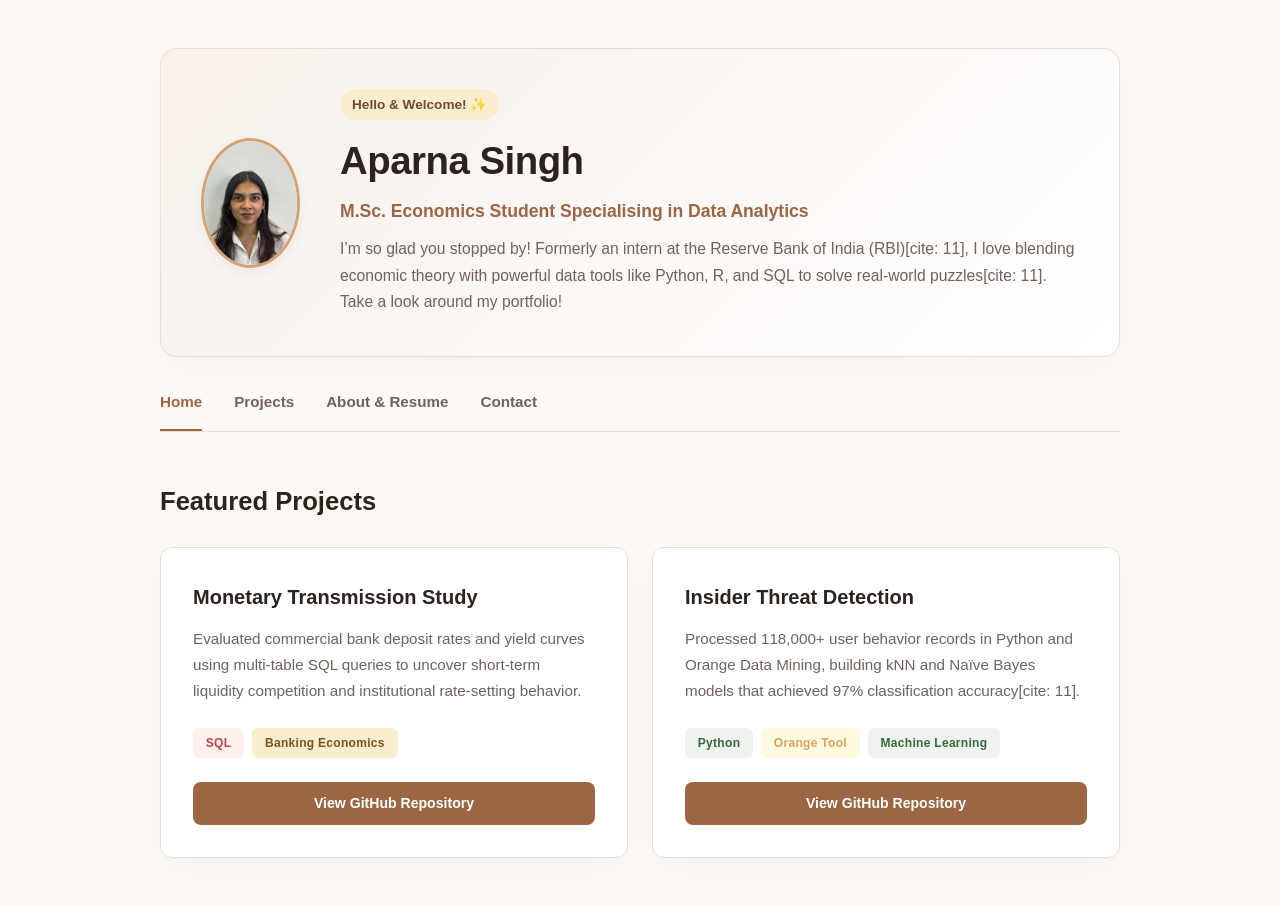
==== commit fdf2e96f: "Update index.html" ====
--- a/index.html
+++ b/index.html
@@ -8,15 +8,18 @@
 </head>
 <body>
     <div class="container">
+        <!-- Warm Welcoming Header -->
         <header>
             <img src="aparna.jpg" alt="Aparna Singh" class="profile-img">
-            <div>
+            <div class="hero-text">
+                <span class="welcome-banner">Hello & Welcome! ✨</span>
                 <h1>Aparna Singh</h1>
                 <p class="subtitle">M.Sc. Economics Student Specialising in Data Analytics</p>
-                <p class="bio">Former Reserve Bank of India (RBI) Intern[cite: 11] | Building data-driven economic solutions using Python, R, and SQL[cite: 11].</p>
+                <p class="bio">I’m so glad you stopped by! Formerly an intern at the Reserve Bank of India (RBI)[cite: 11], I love blending economic theory with powerful data tools like Python, R, and SQL to solve real-world puzzles[cite: 11]. Take a look around my portfolio!</p>
             </div>
         </header>
 
+        <!-- Navigation -->
         <nav>
             <a href="index.html" class="active">Home</a>
             <a href="projects.html">Projects</a>
@@ -24,28 +27,33 @@
             <a href="contact.html">Contact</a>
         </nav>
 
+        <!-- Featured Projects Section -->
         <section>
             <h2 class="section-title">Featured Projects</h2>
             <div class="grid">
                 <div class="card">
-                    <h3>Monetary Transmission Study</h3>
-                    <p>Analyzed commercial bank deposit rates and yield curves in SQL to evaluate short-term liquidity competition and institutional rate-setting dynamics.</p>
-                    <div class="tags">
-                        <span class="tag">SQL</span>
-                        <span class="tag">Banking Economics</span>
+                    <div>
+                        <h3>Monetary Transmission Study</h3>
+                        <p>Evaluated commercial bank deposit rates and yield curves using multi-table SQL queries to uncover short-term liquidity competition and institutional rate-setting behavior.</p>
+                        <div class="tags">
+                            <span class="tag sql">SQL</span>
+                            <span class="tag econ">Banking Economics</span>
+                        </div>
                     </div>
-                    <a href="https://github.com/Aparnasingh1234/Monetary-transmission-study" target="_blank" class="btn">View Repository</a>
+                    <a href="https://github.com/Aparnasingh1234/Monetary-transmission-study" target="_blank" class="btn">View GitHub Repository</a>
                 </div>
 
                 <div class="card">
-                    <h3>Insider Threat Detection</h3>
-                    <p>Built a machine learning model using kNN and Naïve Bayes via Python and Orange Data Mining, processing 118,00+ records to achieve 97% classification accuracy[cite: 11].</p>
-                    <div class="tags">
-                        <span class="tag">Python</span>
-                        <span class="tag">Orange Mining</span>
-                        <span class="tag">Machine Learning</span>
+                    <div>
+                        <h3>Insider Threat Detection</h3>
+                        <p>Processed 118,000+ user behavior records in Python and Orange Data Mining, building kNN and Naïve Bayes models that achieved 97% classification accuracy[cite: 11].</p>
+                        <div class="tags">
+                            <span class="tag python">Python</span>
+                            <span class="tag orange">Orange Tool</span>
+                            <span class="tag python">Machine Learning</span>
+                        </div>
                     </div>
-                    <a href="https://github.com/Aparnasingh1234/Insider-Threat-Detection" target="_blank" class="btn">View Repository</a>
+                    <a href="https://github.com/Aparnasingh1234/Insider-Threat-Detection" target="_blank" class="btn">View GitHub Repository</a>
                 </div>
             </div>
         </section>
--- a/style.css
+++ b/style.css
@@ -1,11 +1,12 @@
 :root {
-    --bg-color: #0d1117;
-    --card-bg: #161b22;
-    --border-color: #30363d;
-    --text-primary: #f0f6fc;
-    --text-secondary: #8b949e;
-    --accent-color: #10b981; /* Professional Emerald */
-    --accent-hover: #059669;
+    --bg-color: #fcf9f5;
+    --card-bg: #ffffff;
+    --border-color: #e6dfd5;
+    --text-primary: #2c221e;
+    --text-secondary: #70625b;
+    --accent-primary: #9c6644; /* Warm Mocha/Terracotta */
+    --accent-hover: #7f5335;
+    --shadow: 0 10px 30px -10px rgba(156, 102, 68, 0.08);
 }
 
 * {
@@ -18,131 +19,185 @@
 body {
     background-color: var(--bg-color);
     color: var(--text-primary);
-    line-height: 1.6;
-    padding: 2rem;
+    line-height: 1.7;
+    padding: 3rem 1.5rem;
 }
 
 .container {
-    max-width: 900px;
+    max-width: 960px;
     margin: 0 auto;
 }
 
+/* Header & Warm Intro */
 header {
+    background: linear-gradient(135deg, #f7f0eb 0%, #ffffff 100%);
+    border: 1px solid var(--border-color);
+    border-radius: 16px;
+    padding: 2.5rem;
     display: flex;
     align-items: center;
+    gap: 2.5rem;
+    margin-bottom: 2rem;
+    box-shadow: var(--shadow);
+}
+
+.profile-img {
+    width: 130px;
+    height: 130px;
+    border-radius: 50%;
+    border: 3px solid #d4a373;
+    object-fit: cover;
+    box-shadow: 0 4px 12px rgba(0,0,0,0.05);
+}
+
+.hero-text h1 {
+    font-size: 2.4rem;
+    color: var(--text-primary);
+    letter-spacing: -0.5px;
+}
+
+.hero-text .welcome-banner {
+    display: inline-block;
+    background-color: #faedcd;
+    color: #6b4c35;
+    font-size: 0.85rem;
+    font-weight: 600;
+    padding: 0.25rem 0.75rem;
+    border-radius: 20px;
+    margin-bottom: 0.5rem;
+}
+
+.hero-text p.subtitle {
+    color: var(--accent-primary);
+    font-size: 1.1rem;
+    font-weight: 600;
+    margin-top: 0.2rem;
+}
+
+.hero-text p.bio {
+    color: var(--text-secondary);
+    margin-top: 0.6rem;
+    font-size: 0.98rem;
+}
+
+/* Navigation */
+nav {
+    display: flex;
     gap: 2rem;
+    margin-bottom: 3rem;
     border-bottom: 1px solid var(--border-color);
-    padding-bottom: 2rem;
-    margin-bottom: 2rem;
-}
-
-.profile-img {
-    width: 120px;
-    height: 120px;
-    border-radius: 50%;
-    border: 2px solid var(--accent-color);
-    object-fit: cover;
-}
-
-h1 {
-    font-size: 2.2rem;
-    color: var(--text-primary);
-}
-
-p.subtitle {
-    color: var(--accent-color);
-    font-size: 1.1rem;
-    font-weight: 500;
-    margin-top: 0.3rem;
-}
-
-p.bio {
-    color: var(--text-secondary);
-    margin-top: 0.5rem;
-}
-
-nav {
-    display: flex;
-    gap: 1.5rem;
-    margin-bottom: 2.5rem;
+    padding-bottom: 1rem;
 }
 
 nav a {
     color: var(--text-secondary);
     text-decoration: none;
     font-weight: 600;
-    transition: color 0.2s;
+    font-size: 0.95rem;
+    transition: color 0.2s ease;
+    position: relative;
 }
 
 nav a:hover, nav a.active {
-    color: var(--accent-color);
-}
-
+    color: var(--accent-primary);
+}
+
+nav a.active::after {
+    content: '';
+    position: absolute;
+    bottom: -1rem;
+    left: 0;
+    width: 100%;
+    height: 2px;
+    background-color: var(--accent-primary);
+}
+
+/* Sections & Cards */
 .section-title {
-    font-size: 1.5rem;
+    font-size: 1.6rem;
     margin-bottom: 1.5rem;
-    border-left: 4px solid var(--accent-color);
-    padding-left: 0.75rem;
+    color: var(--text-primary);
+    font-weight: 700;
 }
 
 .grid {
     display: grid;
-    grid-template-columns: 1fr;
+    grid-template-columns: repeat(auto-fit, minmax(420px, 1fr));
     gap: 1.5rem;
 }
 
 .card {
     background-color: var(--card-bg);
     border: 1px solid var(--border-color);
-    border-radius: 8px;
-    padding: 1.5rem;
-    transition: transform 0.2s, border-color 0.2s;
+    border-radius: 12px;
+    padding: 2rem;
+    box-shadow: var(--shadow);
+    transition: transform 0.3s ease, box-shadow 0.3s ease, border-color 0.3s ease;
+    display: flex;
+    flex-direction: column;
+    justify-content: space-between;
 }
 
 .card:hover {
-    transform: translateY(-3px);
-    border-color: var(--accent-color);
+    transform: translateY(-5px);
+    box-shadow: 0 15px 35px -10px rgba(156, 102, 68, 0.15);
+    border-color: #d4a373;
 }
 
 .card h3 {
     color: var(--text-primary);
-    margin-bottom: 0.5rem;
+    font-size: 1.25rem;
+    margin-bottom: 0.75rem;
 }
 
 .card p {
     color: var(--text-secondary);
     font-size: 0.95rem;
-    margin-bottom: 1rem;
-}
-
+    margin-bottom: 1.5rem;
+}
+
+/* Color-Coded Tool Tags */
 .tags {
     display: flex;
     gap: 0.5rem;
     flex-wrap: wrap;
+    margin-bottom: 1.5rem;
 }
 
 .tag {
-    background-color: rgba(16, 185, 129, 0.1);
-    color: var(--accent-color);
-    font-size: 0.8rem;
-    padding: 0.25rem 0.75rem;
-    border-radius: 12px;
-    font-weight: 500;
-}
-
+    font-size: 0.75rem;
+    padding: 0.3rem 0.8rem;
+    border-radius: 6px;
+    font-weight: 600;
+    letter-spacing: 0.3px;
+}
+
+/* Different classy colors for each tool/topic */
+.tag.python { background-color: #eef4ed; color: #386641; }
+.tag.sql { background-color: #fdf0ed; color: #bc4749; }
+.tag.orange { background-color: #fefae0; color: #dda15e; }
+.tag.r-lang { background-color: #f3e9dc; color: #582f0e; }
+.tag.econ { background-color: #faedcd; color: #7f4f24; }
+
+/* Buttons */
 .btn {
     display: inline-block;
-    background-color: var(--accent-color);
-    color: #0d1117;
-    padding: 0.5rem 1rem;
-    border-radius: 6px;
+    background-color: var(--accent-primary);
+    color: #ffffff;
+    padding: 0.6rem 1.2rem;
+    border-radius: 8px;
     text-decoration: none;
     font-weight: 600;
-    font-size: 0.9rem;
-    margin-top: 0.5rem;
-    transition: background-color 0.2s;
+    font-size: 0.88rem;
+    transition: background-color 0.2s ease;
+    text-align: center;
 }
 
 .btn:hover {
     background-color: var(--accent-hover);
 }
+
+@media (max-width: 768px) {
+    header { flex-direction: column; text-align: center; }
+    .grid { grid-template-columns: 1fr; }
+}
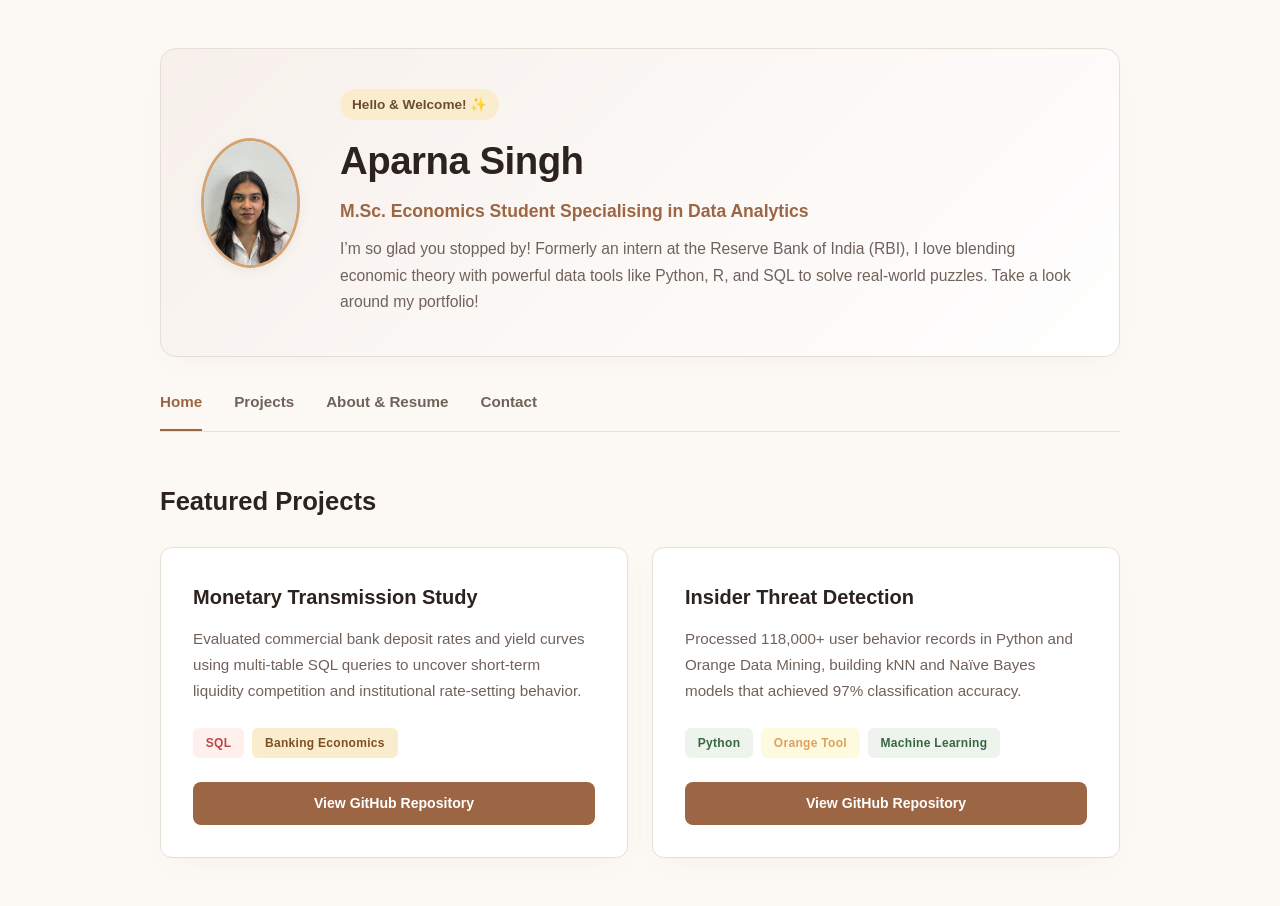
==== commit ec631d45: "Fix HTML formatting and remove unnecessary characters" ====
--- a/index.html
+++ b/index.html
@@ -8,18 +8,16 @@
 </head>
 <body>
     <div class="container">
-        <!-- Warm Welcoming Header -->
         <header>
             <img src="aparna.jpg" alt="Aparna Singh" class="profile-img">
             <div class="hero-text">
                 <span class="welcome-banner">Hello & Welcome! ✨</span>
                 <h1>Aparna Singh</h1>
                 <p class="subtitle">M.Sc. Economics Student Specialising in Data Analytics</p>
-                <p class="bio">I’m so glad you stopped by! Formerly an intern at the Reserve Bank of India (RBI)[cite: 11], I love blending economic theory with powerful data tools like Python, R, and SQL to solve real-world puzzles[cite: 11]. Take a look around my portfolio!</p>
+                <p class="bio">I’m so glad you stopped by! Formerly an intern at the Reserve Bank of India (RBI), I love blending economic theory with powerful data tools like Python, R, and SQL to solve real-world puzzles. Take a look around my portfolio!</p>
             </div>
         </header>
 
-        <!-- Navigation -->
         <nav>
             <a href="index.html" class="active">Home</a>
             <a href="projects.html">Projects</a>
@@ -27,7 +25,6 @@
             <a href="contact.html">Contact</a>
         </nav>
 
-        <!-- Featured Projects Section -->
         <section>
             <h2 class="section-title">Featured Projects</h2>
             <div class="grid">
@@ -46,7 +43,7 @@
                 <div class="card">
                     <div>
                         <h3>Insider Threat Detection</h3>
-                        <p>Processed 118,000+ user behavior records in Python and Orange Data Mining, building kNN and Naïve Bayes models that achieved 97% classification accuracy[cite: 11].</p>
+                        <p>Processed 118,000+ user behavior records in Python and Orange Data Mining, building kNN and Naïve Bayes models that achieved 97% classification accuracy.</p>
                         <div class="tags">
                             <span class="tag python">Python</span>
                             <span class="tag orange">Orange Tool</span>
--- a/style.css
+++ b/style.css
@@ -4,7 +4,7 @@
     --border-color: #e6dfd5;
     --text-primary: #2c221e;
     --text-secondary: #70625b;
-    --accent-primary: #9c6644; /* Warm Mocha/Terracotta */
+    --accent-primary: #9c6644;
     --accent-hover: #7f5335;
     --shadow: 0 10px 30px -10px rgba(156, 102, 68, 0.08);
 }
@@ -28,7 +28,6 @@
     margin: 0 auto;
 }
 
-/* Header & Warm Intro */
 header {
     background: linear-gradient(135deg, #f7f0eb 0%, #ffffff 100%);
     border: 1px solid var(--border-color);
@@ -80,7 +79,6 @@
     font-size: 0.98rem;
 }
 
-/* Navigation */
 nav {
     display: flex;
     gap: 2rem;
@@ -112,7 +110,6 @@
     background-color: var(--accent-primary);
 }
 
-/* Sections & Cards */
 .section-title {
     font-size: 1.6rem;
     margin-bottom: 1.5rem;
@@ -156,7 +153,6 @@
     margin-bottom: 1.5rem;
 }
 
-/* Color-Coded Tool Tags */
 .tags {
     display: flex;
     gap: 0.5rem;
@@ -172,14 +168,11 @@
     letter-spacing: 0.3px;
 }
 
-/* Different classy colors for each tool/topic */
 .tag.python { background-color: #eef4ed; color: #386641; }
 .tag.sql { background-color: #fdf0ed; color: #bc4749; }
 .tag.orange { background-color: #fefae0; color: #dda15e; }
-.tag.r-lang { background-color: #f3e9dc; color: #582f0e; }
 .tag.econ { background-color: #faedcd; color: #7f4f24; }
 
-/* Buttons */
 .btn {
     display: inline-block;
     background-color: var(--accent-primary);
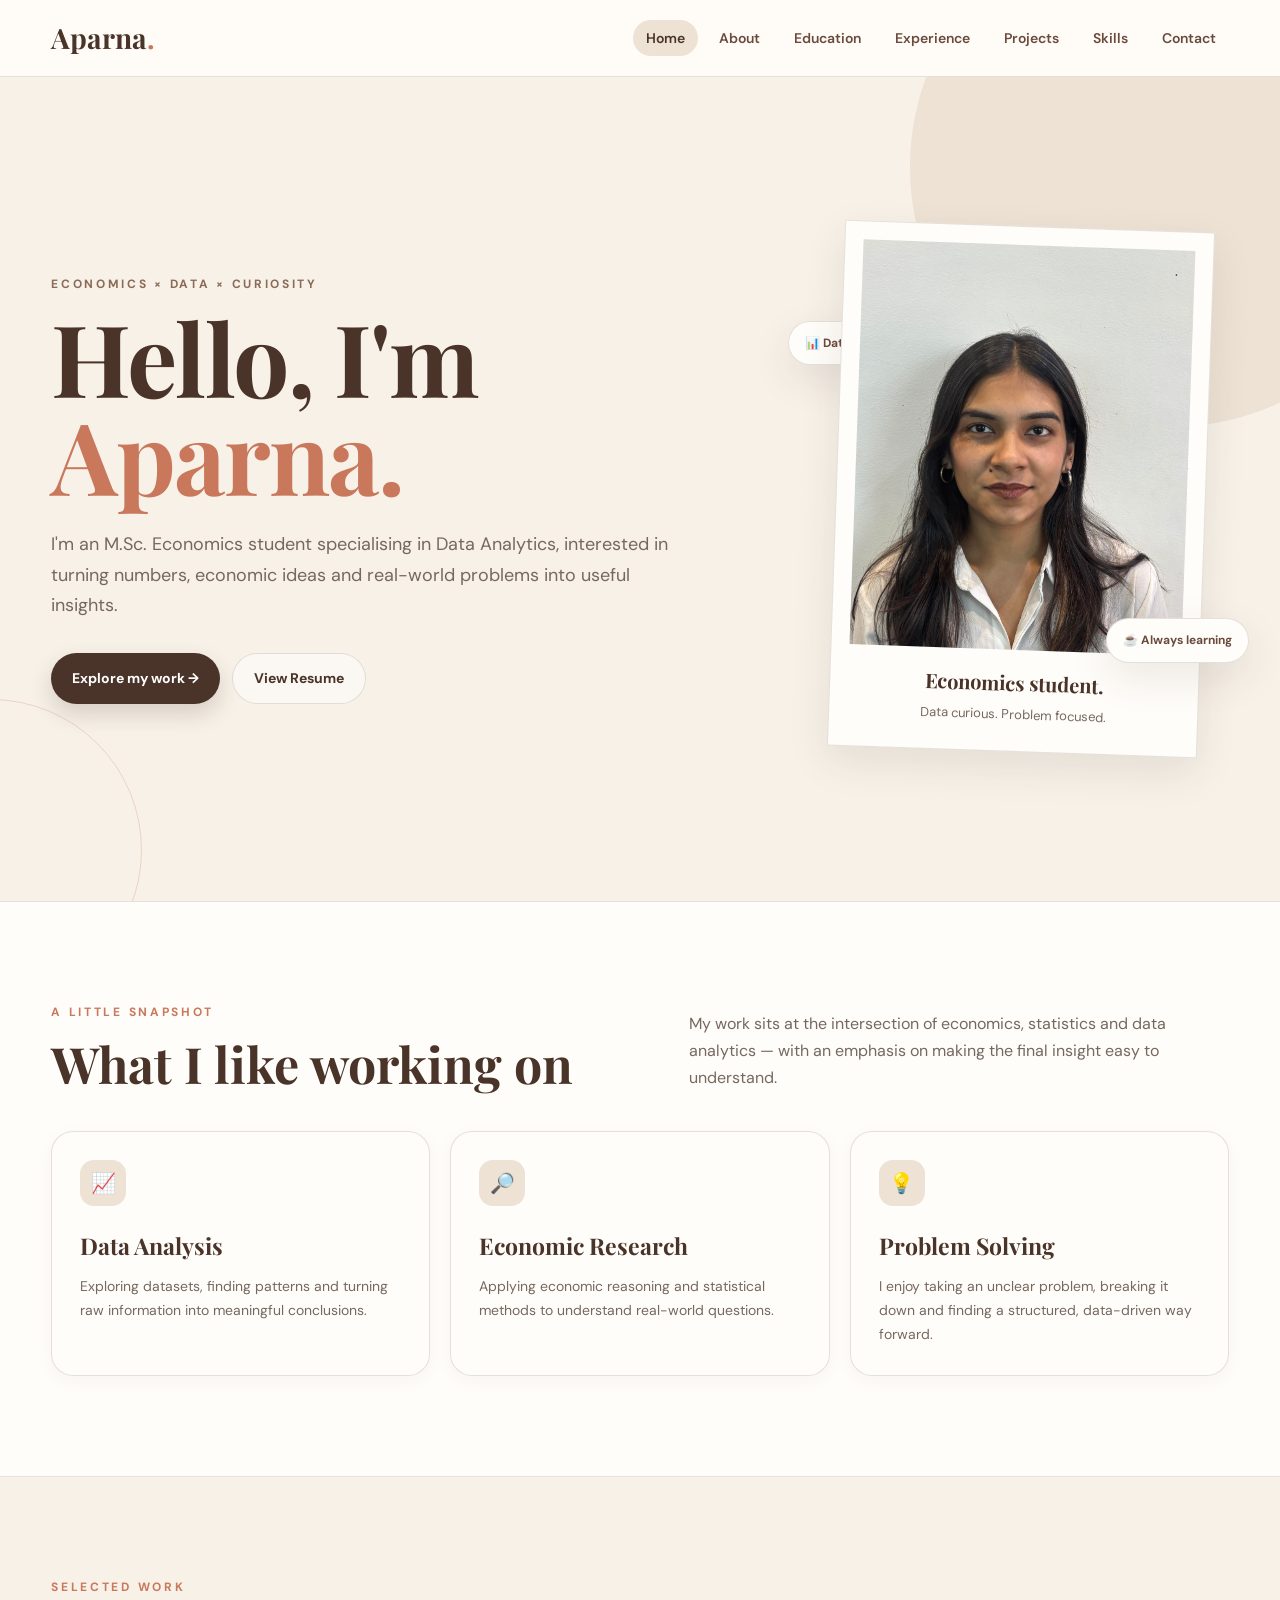
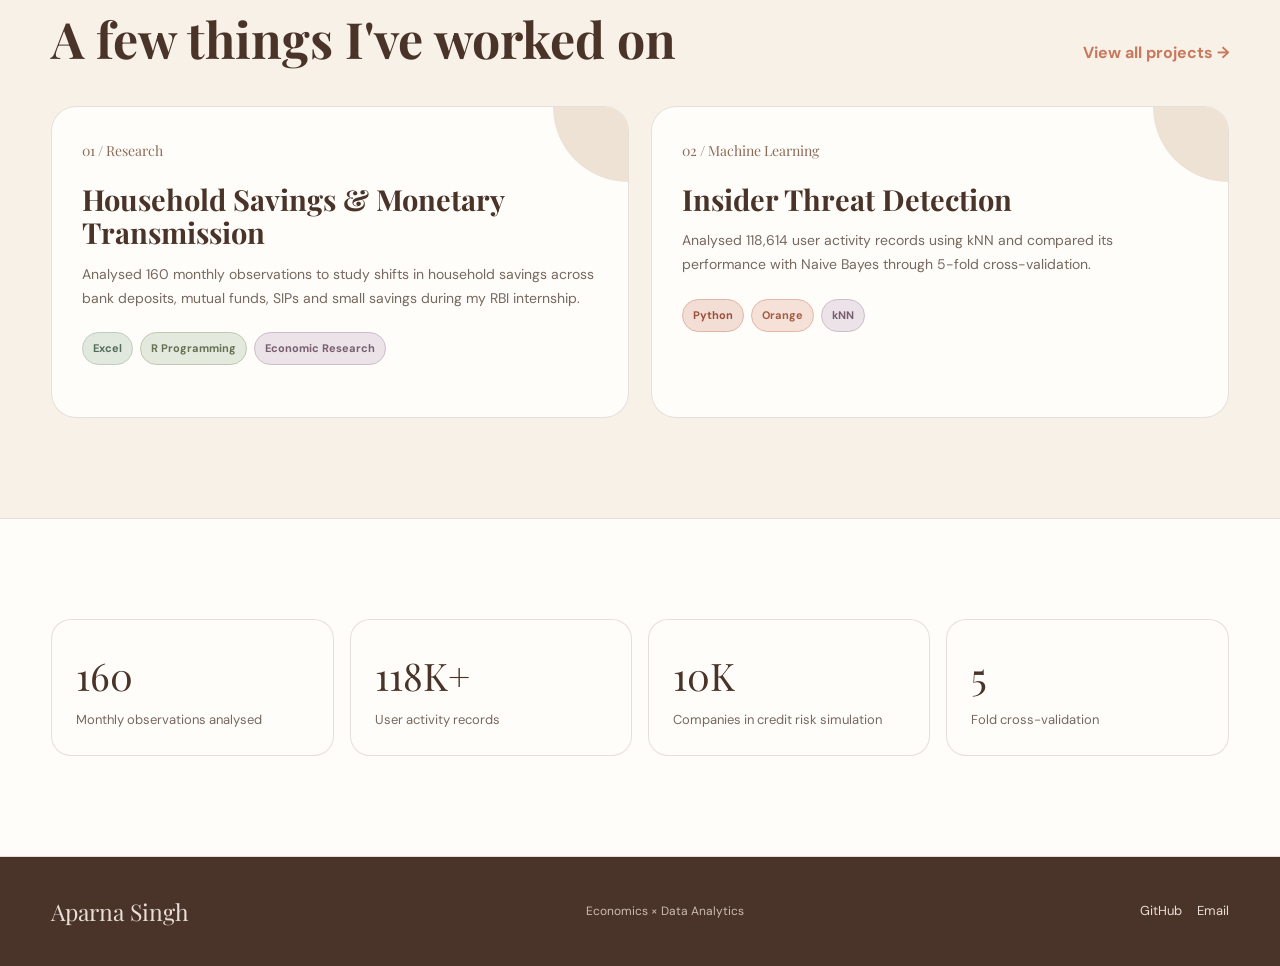
==== commit 6b6c3ab3: "Update index.html" ====
--- a/index.html
+++ b/index.html
@@ -3,57 +3,283 @@
 <head>
     <meta charset="UTF-8">
     <meta name="viewport" content="width=device-width, initial-scale=1.0">
-    <title>Aparna Singh | Data Analytics & Economics</title>
+    <title>Aparna Singh | Economics & Data Analytics</title>
+
     <link rel="stylesheet" href="style.css">
 </head>
+
 <body>
+
+<nav class="navbar">
+    <div class="nav-container">
+        <a href="index.html" class="logo">Aparna<span>.</span></a>
+
+        <ul class="nav-links">
+            <li><a href="index.html" class="active">Home</a></li>
+            <li><a href="about.html">About</a></li>
+            <li><a href="education.html">Education</a></li>
+            <li><a href="experience.html">Experience</a></li>
+            <li><a href="projects.html">Projects</a></li>
+            <li><a href="skills.html">Skills</a></li>
+            <li><a href="contact.html">Contact</a></li>
+        </ul>
+    </div>
+</nav>
+
+<main>
+
+<section class="hero">
+    <div class="hero-grid">
+
+        <div class="hero-copy">
+
+            <div class="eyebrow">
+                Economics × Data × Curiosity
+            </div>
+
+            <h1 class="hero-title">
+                Hello, I'm<br>
+                <em>Aparna.</em>
+            </h1>
+
+            <p class="hero-text">
+                I'm an M.Sc. Economics student specialising in Data Analytics,
+                interested in turning numbers, economic ideas and real-world
+                problems into useful insights.
+            </p>
+
+            <div class="hero-buttons">
+                <a href="projects.html" class="btn btn-primary">
+                    Explore my work →
+                </a>
+
+                <a href="APARNA.pdf" class="btn btn-secondary" target="_blank">
+                    View Resume
+                </a>
+            </div>
+
+        </div>
+
+
+        <div class="hero-photo-wrap">
+
+            <div class="floating-tag tag-one">
+                📊 Data Analytics
+            </div>
+
+            <div class="hero-photo-card">
+
+                <img src="aparna.jpg" alt="Aparna Singh">
+
+                <div class="photo-note">
+                    <strong>Economics student.</strong>
+                    <span>Data curious. Problem focused.</span>
+                </div>
+
+            </div>
+
+            <div class="floating-tag tag-two">
+                ☕ Always learning
+            </div>
+
+        </div>
+
+    </div>
+</section>
+
+
+<section class="section section-soft">
+
     <div class="container">
-        <header>
-            <img src="aparna.jpg" alt="Aparna Singh" class="profile-img">
-            <div class="hero-text">
-                <span class="welcome-banner">Hello & Welcome! ✨</span>
-                <h1>Aparna Singh</h1>
-                <p class="subtitle">M.Sc. Economics Student Specialising in Data Analytics</p>
-                <p class="bio">I’m so glad you stopped by! Formerly an intern at the Reserve Bank of India (RBI), I love blending economic theory with powerful data tools like Python, R, and SQL to solve real-world puzzles. Take a look around my portfolio!</p>
-            </div>
-        </header>
-
-        <nav>
-            <a href="index.html" class="active">Home</a>
-            <a href="projects.html">Projects</a>
-            <a href="about.html">About & Resume</a>
-            <a href="contact.html">Contact</a>
-        </nav>
-
-        <section>
-            <h2 class="section-title">Featured Projects</h2>
-            <div class="grid">
-                <div class="card">
-                    <div>
-                        <h3>Monetary Transmission Study</h3>
-                        <p>Evaluated commercial bank deposit rates and yield curves using multi-table SQL queries to uncover short-term liquidity competition and institutional rate-setting behavior.</p>
-                        <div class="tags">
-                            <span class="tag sql">SQL</span>
-                            <span class="tag econ">Banking Economics</span>
-                        </div>
+
+        <div class="section-top">
+
+            <div>
+                <div class="eyebrow">A little snapshot</div>
+                <h2>What I like working on</h2>
+            </div>
+
+            <p>
+                My work sits at the intersection of economics, statistics and
+                data analytics — with an emphasis on making the final insight
+                easy to understand.
+            </p>
+
+        </div>
+
+
+        <div class="card-grid">
+
+            <div class="card">
+                <div class="card-icon">📈</div>
+                <h3>Data Analysis</h3>
+                <p>
+                    Exploring datasets, finding patterns and turning raw
+                    information into meaningful conclusions.
+                </p>
+            </div>
+
+            <div class="card">
+                <div class="card-icon">🔎</div>
+                <h3>Economic Research</h3>
+                <p>
+                    Applying economic reasoning and statistical methods to
+                    understand real-world questions.
+                </p>
+            </div>
+
+            <div class="card">
+                <div class="card-icon">💡</div>
+                <h3>Problem Solving</h3>
+                <p>
+                    I enjoy taking an unclear problem, breaking it down and
+                    finding a structured, data-driven way forward.
+                </p>
+            </div>
+
+        </div>
+
+    </div>
+
+</section>
+
+
+<section class="section">
+
+    <div class="container">
+
+        <div class="section-top">
+
+            <div>
+                <div class="eyebrow">Selected work</div>
+                <h2>A few things I've worked on</h2>
+            </div>
+
+            <a href="projects.html" class="text-link">
+                View all projects →
+            </a>
+
+        </div>
+
+
+        <div class="project-grid">
+
+            <article class="project-card">
+
+                <div class="project-content">
+
+                    <span class="project-number">01 / Research</span>
+
+                    <h3>
+                        Household Savings & Monetary Transmission
+                    </h3>
+
+                    <p>
+                        Analysed 160 monthly observations to study shifts in
+                        household savings across bank deposits, mutual funds,
+                        SIPs and small savings during my RBI internship.
+                    </p>
+
+                    <div class="project-tools">
+                        <span class="tool tool-excel">Excel</span>
+                        <span class="tool tool-r">R Programming</span>
+                        <span class="tool tool-stats">Economic Research</span>
                     </div>
-                    <a href="https://github.com/Aparnasingh1234/Monetary-transmission-study" target="_blank" class="btn">View GitHub Repository</a>
+
                 </div>
 
-                <div class="card">
-                    <div>
-                        <h3>Insider Threat Detection</h3>
-                        <p>Processed 118,000+ user behavior records in Python and Orange Data Mining, building kNN and Naïve Bayes models that achieved 97% classification accuracy.</p>
-                        <div class="tags">
-                            <span class="tag python">Python</span>
-                            <span class="tag orange">Orange Tool</span>
-                            <span class="tag python">Machine Learning</span>
-                        </div>
+            </article>
+
+
+            <article class="project-card">
+
+                <div class="project-content">
+
+                    <span class="project-number">02 / Machine Learning</span>
+
+                    <h3>
+                        Insider Threat Detection
+                    </h3>
+
+                    <p>
+                        Analysed 118,614 user activity records using kNN and
+                        compared its performance with Naive Bayes through
+                        5-fold cross-validation.
+                    </p>
+
+                    <div class="project-tools">
+                        <span class="tool tool-python">Python</span>
+                        <span class="tool tool-orange">Orange</span>
+                        <span class="tool tool-stats">kNN</span>
                     </div>
-                    <a href="https://github.com/Aparnasingh1234/Insider-Threat-Detection" target="_blank" class="btn">View GitHub Repository</a>
+
                 </div>
-            </div>
-        </section>
-    </div>
+
+            </article>
+
+
+        </div>
+
+    </div>
+
+</section>
+
+
+<section class="section section-soft">
+
+    <div class="container">
+
+        <div class="stats">
+
+            <div class="stat">
+                <div class="stat-number">160</div>
+                <div class="stat-label">Monthly observations analysed</div>
+            </div>
+
+            <div class="stat">
+                <div class="stat-number">118K+</div>
+                <div class="stat-label">User activity records</div>
+            </div>
+
+            <div class="stat">
+                <div class="stat-number">10K</div>
+                <div class="stat-label">Companies in credit risk simulation</div>
+            </div>
+
+            <div class="stat">
+                <div class="stat-number">5</div>
+                <div class="stat-label">Fold cross-validation</div>
+            </div>
+
+        </div>
+
+    </div>
+
+</section>
+
+</main>
+
+
+<footer class="footer">
+
+    <div class="footer-container">
+
+        <div class="footer-logo">
+            Aparna Singh
+        </div>
+
+        <p>
+            Economics × Data Analytics
+        </p>
+
+        <div class="footer-links">
+            <a href="https://github.com/Aparnasingh1234" target="_blank">GitHub</a>
+            <a href="mailto:singh2003aparna@gmail.com">Email</a>
+        </div>
+
+    </div>
+
+</footer>
+
 </body>
 </html>
--- a/style.css
+++ b/style.css
@@ -1,196 +1,978 @@
+@import url('https://fonts.googleapis.com/css2?family=DM+Sans:wght@400;500;600;700&family=Playfair+Display:wght@500;600;700&display=swap');
+
 :root {
-    --bg-color: #fcf9f5;
-    --card-bg: #ffffff;
-    --border-color: #e6dfd5;
-    --text-primary: #2c221e;
-    --text-secondary: #70625b;
-    --accent-primary: #9c6644;
-    --accent-hover: #7f5335;
-    --shadow: 0 10px 30px -10px rgba(156, 102, 68, 0.08);
+    --espresso: #4a3328;
+    --brown: #6a4a3c;
+    --brown-light: #8b6a58;
+
+    --cream: #f7f1e8;
+    --cream-dark: #ede2d4;
+    --paper: #fffdf9;
+
+    --terracotta: #c9785c;
+    --terracotta-soft: #f2ded5;
+
+    --sage: #899675;
+    --sage-soft: #e4e9dd;
+
+    --mustard: #bd9850;
+    --mustard-soft: #f1e8cf;
+
+    --mauve: #957b8e;
+    --mauve-soft: #ece3e9;
+
+    --ink: #2c231f;
+    --muted: #76685f;
+
+    --border: rgba(74, 51, 40, 0.14);
+    --shadow: 0 15px 40px rgba(72, 49, 37, 0.10);
 }
 
 * {
     margin: 0;
     padding: 0;
     box-sizing: border-box;
-    font-family: -apple-system, BlinkMacSystemFont, "Segoe UI", Roboto, Helvetica, Arial, sans-serif;
+}
+
+html {
+    scroll-behavior: smooth;
 }
 
 body {
-    background-color: var(--bg-color);
-    color: var(--text-primary);
+    background: var(--cream);
+    color: var(--ink);
+    font-family: "DM Sans", Arial, sans-serif;
     line-height: 1.7;
-    padding: 3rem 1.5rem;
-}
+    overflow-x: hidden;
+}
+
+/* ---------------- NAVIGATION ---------------- */
+
+.navbar {
+    position: sticky;
+    top: 0;
+    z-index: 1000;
+    background: rgba(255, 253, 249, 0.92);
+    backdrop-filter: blur(14px);
+    border-bottom: 1px solid var(--border);
+}
+
+.nav-container {
+    width: min(1180px, 92%);
+    margin: auto;
+    min-height: 76px;
+
+    display: flex;
+    justify-content: space-between;
+    align-items: center;
+    gap: 30px;
+}
+
+.logo {
+    text-decoration: none;
+    font-family: "Playfair Display", Georgia, serif;
+    font-size: 28px;
+    font-weight: 700;
+    color: var(--espresso);
+}
+
+.logo span {
+    color: var(--terracotta);
+}
+
+.nav-links {
+    list-style: none;
+    display: flex;
+    gap: 8px;
+    flex-wrap: wrap;
+    justify-content: flex-end;
+}
+
+.nav-links a {
+    text-decoration: none;
+    color: var(--brown);
+    font-size: 14px;
+    font-weight: 600;
+    padding: 9px 13px;
+    border-radius: 999px;
+    transition: all 0.25s ease;
+}
+
+.nav-links a:hover,
+.nav-links a.active {
+    background: var(--cream-dark);
+    color: var(--espresso);
+}
+
+/* ---------------- GLOBAL LAYOUT ---------------- */
 
 .container {
-    max-width: 960px;
-    margin: 0 auto;
-}
-
-header {
-    background: linear-gradient(135deg, #f7f0eb 0%, #ffffff 100%);
-    border: 1px solid var(--border-color);
-    border-radius: 16px;
-    padding: 2.5rem;
+    width: min(1180px, 92%);
+    margin: auto;
+}
+
+.page {
+    padding: 90px 0 110px;
+}
+
+.page-heading {
+    max-width: 780px;
+    margin-bottom: 55px;
+}
+
+.eyebrow {
+    text-transform: uppercase;
+    letter-spacing: 2.7px;
+    font-size: 12px;
+    color: var(--terracotta);
+    font-weight: 700;
+    margin-bottom: 14px;
+}
+
+h1,
+h2,
+h3 {
+    font-family: "Playfair Display", Georgia, serif;
+    color: var(--espresso);
+}
+
+.page-heading h1 {
+    font-size: clamp(42px, 6vw, 72px);
+    line-height: 1.05;
+    margin-bottom: 20px;
+}
+
+.page-heading p {
+    color: var(--muted);
+    font-size: 17px;
+    max-width: 700px;
+}
+
+/* ---------------- HERO ---------------- */
+
+.hero {
+    position: relative;
+    min-height: calc(100vh - 76px);
     display: flex;
     align-items: center;
-    gap: 2.5rem;
-    margin-bottom: 2rem;
+    overflow: hidden;
+}
+
+.hero::before {
+    content: "";
+    position: absolute;
+    width: 520px;
+    height: 520px;
+    border-radius: 50%;
+    background: var(--cream-dark);
+    top: -170px;
+    right: -150px;
+    z-index: -1;
+}
+
+.hero::after {
+    content: "";
+    position: absolute;
+    width: 300px;
+    height: 300px;
+    border-radius: 50%;
+    border: 1px solid rgba(201, 120, 92, 0.25);
+    left: -160px;
+    bottom: -100px;
+    z-index: -1;
+}
+
+.hero-grid {
+    width: min(1180px, 92%);
+    margin: auto;
+
+    display: grid;
+    grid-template-columns: 1.25fr 0.75fr;
+    gap: 70px;
+    align-items: center;
+}
+
+.hero-copy {
+    padding: 45px 0;
+}
+
+.hero-copy .eyebrow {
+    color: var(--brown-light);
+}
+
+.hero-title {
+    font-size: clamp(55px, 8vw, 100px);
+    line-height: 0.98;
+    margin-bottom: 25px;
+    letter-spacing: -2px;
+}
+
+.hero-title em {
+    color: var(--terracotta);
+    font-style: normal;
+}
+
+.hero-text {
+    color: var(--muted);
+    font-size: 18px;
+    max-width: 650px;
+    margin-bottom: 32px;
+}
+
+.hero-buttons {
+    display: flex;
+    gap: 12px;
+    flex-wrap: wrap;
+}
+
+.btn {
+    display: inline-flex;
+    align-items: center;
+    justify-content: center;
+    text-decoration: none;
+    padding: 13px 21px;
+    border-radius: 999px;
+    font-size: 14px;
+    font-weight: 700;
+    transition: all 0.25s ease;
+    cursor: pointer;
+}
+
+.btn-primary {
+    background: var(--espresso);
+    color: white;
+    box-shadow: 0 10px 22px rgba(74, 51, 40, 0.18);
+}
+
+.btn-primary:hover {
+    transform: translateY(-3px);
+    background: var(--brown);
+}
+
+.btn-secondary {
+    border: 1px solid var(--border);
+    color: var(--espresso);
+    background: rgba(255,255,255,0.5);
+}
+
+.btn-secondary:hover {
+    transform: translateY(-3px);
+    background: white;
+}
+
+/* ---------------- HERO PHOTO ---------------- */
+
+.hero-photo-wrap {
+    display: flex;
+    justify-content: center;
+    position: relative;
+}
+
+.hero-photo-card {
+    position: relative;
+    width: min(370px, 85vw);
+    padding: 18px;
+    background: var(--paper);
+    border: 1px solid var(--border);
     box-shadow: var(--shadow);
-}
-
-.profile-img {
-    width: 130px;
-    height: 130px;
+    transform: rotate(2deg);
+    transition: transform 0.4s ease;
+}
+
+.hero-photo-card:hover {
+    transform: rotate(0deg) translateY(-7px);
+}
+
+.hero-photo-card img {
+    display: block;
+    width: 100%;
+    aspect-ratio: 0.82;
+    object-fit: cover;
+}
+
+.photo-note {
+    padding: 16px 8px 6px;
+    text-align: center;
+}
+
+.photo-note strong {
+    display: block;
+    font-family: "Playfair Display", Georgia, serif;
+    font-size: 20px;
+    color: var(--espresso);
+}
+
+.photo-note span {
+    color: var(--muted);
+    font-size: 13px;
+}
+
+.floating-tag {
+    position: absolute;
+    background: var(--paper);
+    border: 1px solid var(--border);
+    box-shadow: var(--shadow);
+    padding: 11px 16px;
+    border-radius: 999px;
+    font-size: 12px;
+    font-weight: 700;
+    color: var(--brown);
+}
+
+.tag-one {
+    left: -25px;
+    top: 18%;
+}
+
+.tag-two {
+    right: -20px;
+    bottom: 17%;
+}
+
+/* ---------------- SECTIONS ---------------- */
+
+.section {
+    padding: 100px 0;
+}
+
+.section-soft {
+    background: var(--paper);
+    border-top: 1px solid var(--border);
+    border-bottom: 1px solid var(--border);
+}
+
+.section-top {
+    display: flex;
+    justify-content: space-between;
+    align-items: end;
+    gap: 30px;
+    margin-bottom: 40px;
+}
+
+.section-top h2 {
+    font-size: clamp(34px, 4vw, 50px);
+    line-height: 1.1;
+}
+
+.section-top p {
+    max-width: 540px;
+    color: var(--muted);
+}
+
+.text-link {
+    color: var(--terracotta);
+    text-decoration: none;
+    font-weight: 700;
+    white-space: nowrap;
+}
+
+.text-link:hover {
+    color: var(--espresso);
+}
+
+/* ---------------- CARDS ---------------- */
+
+.card-grid {
+    display: grid;
+    grid-template-columns: repeat(3, 1fr);
+    gap: 20px;
+}
+
+.card {
+    background: var(--paper);
+    border: 1px solid var(--border);
+    border-radius: 22px;
+    padding: 28px;
+    box-shadow: 0 5px 18px rgba(74, 51, 40, 0.04);
+    transition: transform 0.28s ease, box-shadow 0.28s ease;
+}
+
+.card:hover {
+    transform: translateY(-7px);
+    box-shadow: var(--shadow);
+}
+
+.card-icon {
+    width: 46px;
+    height: 46px;
+    display: grid;
+    place-items: center;
+    border-radius: 14px;
+    background: var(--cream-dark);
+    margin-bottom: 20px;
+    font-size: 20px;
+}
+
+.card h3 {
+    font-size: 23px;
+    margin-bottom: 10px;
+}
+
+.card p {
+    color: var(--muted);
+    font-size: 14px;
+}
+
+/* ---------------- STAT CARDS ---------------- */
+
+.stats {
+    display: grid;
+    grid-template-columns: repeat(4, 1fr);
+    gap: 16px;
+}
+
+.stat {
+    padding: 24px;
+    background: var(--paper);
+    border: 1px solid var(--border);
+    border-radius: 20px;
+}
+
+.stat-number {
+    font-family: "Playfair Display", Georgia, serif;
+    font-size: 38px;
+    color: var(--espresso);
+}
+
+.stat-label {
+    color: var(--muted);
+    font-size: 13px;
+}
+
+/* ---------------- PROJECTS ---------------- */
+
+.project-grid {
+    display: grid;
+    grid-template-columns: repeat(2, 1fr);
+    gap: 22px;
+}
+
+.project-card {
+    position: relative;
+    overflow: hidden;
+    background: var(--paper);
+    border: 1px solid var(--border);
+    border-radius: 25px;
+    padding: 30px;
+
+    transition: transform 0.3s ease, box-shadow 0.3s ease;
+}
+
+.project-card::after {
+    content: "";
+    position: absolute;
+    width: 150px;
+    height: 150px;
     border-radius: 50%;
-    border: 3px solid #d4a373;
-    object-fit: cover;
-    box-shadow: 0 4px 12px rgba(0,0,0,0.05);
-}
-
-.hero-text h1 {
-    font-size: 2.4rem;
-    color: var(--text-primary);
-    letter-spacing: -0.5px;
-}
-
-.hero-text .welcome-banner {
+    right: -75px;
+    top: -75px;
+    background: var(--cream-dark);
+    transition: transform 0.4s ease;
+    z-index: 0;
+}
+
+.project-card:hover {
+    transform: translateY(-8px);
+    box-shadow: var(--shadow);
+}
+
+.project-card:hover::after {
+    transform: scale(1.5);
+}
+
+.project-content {
+    position: relative;
+    z-index: 2;
+}
+
+.project-number {
     display: inline-block;
-    background-color: #faedcd;
-    color: #6b4c35;
-    font-size: 0.85rem;
+    margin-bottom: 20px;
+    font-family: "Playfair Display", Georgia, serif;
+    color: var(--brown-light);
+    font-size: 14px;
+}
+
+.project-card h3 {
+    font-size: 29px;
+    line-height: 1.15;
+    margin-bottom: 13px;
+}
+
+.project-card p {
+    color: var(--muted);
+    font-size: 14px;
+    max-width: 550px;
+    margin-bottom: 22px;
+}
+
+.project-tools {
+    display: flex;
+    flex-wrap: wrap;
+    gap: 7px;
+    margin-bottom: 22px;
+}
+
+.tool {
+    font-size: 11px;
+    font-weight: 700;
+    border-radius: 999px;
+    padding: 6px 10px;
+    border: 1px solid transparent;
+}
+
+/* TOOL COLOURS */
+
+.tool-python {
+    background: #f2ded5;
+    color: #9c503b;
+    border-color: #dfb5a5;
+}
+
+.tool-r {
+    background: #e4e9dd;
+    color: #647153;
+    border-color: #bec8b1;
+}
+
+.tool-sql {
+    background: #eee0d2;
+    color: #805d45;
+    border-color: #d6baa0;
+}
+
+.tool-orange {
+    background: #f5e1d7;
+    color: #a35c44;
+    border-color: #e1b7a5;
+}
+
+.tool-excel {
+    background: #e1e9df;
+    color: #536b59;
+    border-color: #becdbf;
+}
+
+.tool-powerbi {
+    background: #f1e8cf;
+    color: #876d2e;
+    border-color: #ddcc98;
+}
+
+.tool-stats {
+    background: #ece3e9;
+    color: #765e70;
+    border-color: #cdbcc8;
+}
+
+.project-link {
+    text-decoration: none;
+    color: var(--espresso);
+    font-weight: 700;
+    font-size: 13px;
+}
+
+.project-link:hover {
+    color: var(--terracotta);
+}
+
+/* ---------------- PROJECT FILTER ---------------- */
+
+.filters {
+    display: flex;
+    gap: 9px;
+    flex-wrap: wrap;
+    margin-bottom: 32px;
+}
+
+.filter-btn {
+    border: 1px solid var(--border);
+    background: var(--paper);
+    color: var(--brown);
+    padding: 9px 16px;
+    border-radius: 999px;
+    font: inherit;
+    font-size: 13px;
+    cursor: pointer;
+    transition: 0.2s ease;
+}
+
+.filter-btn:hover {
+    background: var(--cream-dark);
+    color: var(--espresso);
+}
+
+/* ---------------- TIMELINE ---------------- */
+
+.timeline {
+    position: relative;
+    margin-left: 14px;
+    padding-left: 36px;
+    border-left: 1px solid rgba(74, 51, 40, 0.20);
+}
+
+.timeline-item {
+    position: relative;
+    padding-bottom: 48px;
+}
+
+.timeline-item::before {
+    content: "";
+    position: absolute;
+    left: -42px;
+    top: 3px;
+    width: 11px;
+    height: 11px;
+    background: var(--terracotta);
+    border: 4px solid var(--cream);
+    border-radius: 50%;
+}
+
+.timeline-date {
+    display: inline-block;
+    color: var(--terracotta);
+    font-size: 12px;
+    font-weight: 700;
+    text-transform: uppercase;
+    letter-spacing: 1.5px;
+    margin-bottom: 7px;
+}
+
+.timeline h3 {
+    font-size: 30px;
+    margin-bottom: 3px;
+}
+
+.timeline-role {
+    color: var(--brown-light);
     font-weight: 600;
-    padding: 0.25rem 0.75rem;
-    border-radius: 20px;
-    margin-bottom: 0.5rem;
-}
-
-.hero-text p.subtitle {
-    color: var(--accent-primary);
-    font-size: 1.1rem;
+    margin-bottom: 15px;
+}
+
+.timeline p {
+    max-width: 780px;
+    color: var(--muted);
+    font-size: 14px;
+}
+
+/* ---------------- SKILLS ---------------- */
+
+.skill-layout {
+    display: grid;
+    grid-template-columns: 1fr 1fr;
+    gap: 22px;
+}
+
+.skill-card {
+    background: var(--paper);
+    border: 1px solid var(--border);
+    padding: 30px;
+    border-radius: 24px;
+}
+
+.skill-card h3 {
+    font-size: 26px;
+    margin-bottom: 18px;
+}
+
+.skill-list {
+    display: flex;
+    flex-wrap: wrap;
+    gap: 9px;
+}
+
+.skill-pill {
+    padding: 9px 13px;
+    background: var(--cream);
+    border: 1px solid var(--border);
+    color: var(--brown);
+    border-radius: 999px;
+    font-size: 13px;
+    transition: 0.2s ease;
+}
+
+.skill-pill:hover {
+    background: var(--cream-dark);
+    transform: translateY(-2px);
+}
+
+/* ---------------- EDUCATION ---------------- */
+
+.education-grid {
+    display: grid;
+    gap: 20px;
+}
+
+.education-card {
+    display: grid;
+    grid-template-columns: 130px 1fr;
+    gap: 30px;
+    background: var(--paper);
+    border: 1px solid var(--border);
+    border-radius: 24px;
+    padding: 30px;
+    transition: 0.28s ease;
+}
+
+.education-card:hover {
+    transform: translateX(6px);
+    box-shadow: var(--shadow);
+}
+
+.education-year {
+    font-family: "Playfair Display", Georgia, serif;
+    color: var(--terracotta);
+    font-size: 18px;
+}
+
+.education-card h3 {
+    font-size: 27px;
+    margin-bottom: 7px;
+}
+
+.education-place {
+    color: var(--brown-light);
     font-weight: 600;
-    margin-top: 0.2rem;
-}
-
-.hero-text p.bio {
-    color: var(--text-secondary);
-    margin-top: 0.6rem;
-    font-size: 0.98rem;
-}
-
-nav {
-    display: flex;
-    gap: 2rem;
-    margin-bottom: 3rem;
-    border-bottom: 1px solid var(--border-color);
-    padding-bottom: 1rem;
-}
-
-nav a {
-    color: var(--text-secondary);
+    margin-bottom: 7px;
+}
+
+.education-note {
+    color: var(--muted);
+    font-size: 14px;
+}
+
+/* ---------------- CONTACT ---------------- */
+
+.contact-layout {
+    display: grid;
+    grid-template-columns: 0.85fr 1.15fr;
+    gap: 24px;
+}
+
+.contact-card {
+    background: var(--paper);
+    border: 1px solid var(--border);
+    border-radius: 25px;
+    padding: 32px;
+    box-shadow: 0 5px 18px rgba(74, 51, 40, 0.04);
+}
+
+.contact-card h3 {
+    font-size: 29px;
+    margin-bottom: 12px;
+}
+
+.contact-card p {
+    color: var(--muted);
+    font-size: 14px;
+    margin-bottom: 25px;
+}
+
+.contact-item {
+    display: flex;
+    gap: 14px;
+    align-items: center;
+    padding: 15px 0;
+    border-bottom: 1px solid var(--border);
+}
+
+.contact-item:last-child {
+    border-bottom: none;
+}
+
+.contact-icon {
+    width: 40px;
+    height: 40px;
+    border-radius: 12px;
+    background: var(--cream-dark);
+    display: grid;
+    place-items: center;
+}
+
+.contact-item a {
+    color: var(--brown);
     text-decoration: none;
     font-weight: 600;
-    font-size: 0.95rem;
-    transition: color 0.2s ease;
-    position: relative;
-}
-
-nav a:hover, nav a.active {
-    color: var(--accent-primary);
-}
-
-nav a.active::after {
-    content: '';
-    position: absolute;
-    bottom: -1rem;
-    left: 0;
-    width: 100%;
-    height: 2px;
-    background-color: var(--accent-primary);
-}
-
-.section-title {
-    font-size: 1.6rem;
-    margin-bottom: 1.5rem;
-    color: var(--text-primary);
-    font-weight: 700;
-}
-
-.grid {
-    display: grid;
-    grid-template-columns: repeat(auto-fit, minmax(420px, 1fr));
-    gap: 1.5rem;
-}
-
-.card {
-    background-color: var(--card-bg);
-    border: 1px solid var(--border-color);
-    border-radius: 12px;
-    padding: 2rem;
-    box-shadow: var(--shadow);
-    transition: transform 0.3s ease, box-shadow 0.3s ease, border-color 0.3s ease;
-    display: flex;
-    flex-direction: column;
+    font-size: 14px;
+}
+
+.contact-item a:hover {
+    color: var(--terracotta);
+}
+
+/* ---------------- QUOTE ---------------- */
+
+.quote-box {
+    margin-top: 55px;
+    padding: 40px;
+    background: var(--espresso);
+    border-radius: 28px;
+    color: #f8eee4;
+}
+
+.quote-box p {
+    font-family: "Playfair Display", Georgia, serif;
+    font-size: clamp(23px, 3vw, 38px);
+    line-height: 1.3;
+}
+
+.quote-box span {
+    display: block;
+    margin-top: 14px;
+    color: #cfb9aa;
+    font-size: 13px;
+}
+
+/* ---------------- FOOTER ---------------- */
+
+.footer {
+    background: var(--espresso);
+    color: #eadfd6;
+    padding: 35px 0;
+}
+
+.footer-container {
+    width: min(1180px, 92%);
+    margin: auto;
+
+    display: flex;
+    align-items: center;
     justify-content: space-between;
-}
-
-.card:hover {
-    transform: translateY(-5px);
-    box-shadow: 0 15px 35px -10px rgba(156, 102, 68, 0.15);
-    border-color: #d4a373;
-}
-
-.card h3 {
-    color: var(--text-primary);
-    font-size: 1.25rem;
-    margin-bottom: 0.75rem;
-}
-
-.card p {
-    color: var(--text-secondary);
-    font-size: 0.95rem;
-    margin-bottom: 1.5rem;
-}
-
-.tags {
-    display: flex;
-    gap: 0.5rem;
-    flex-wrap: wrap;
-    margin-bottom: 1.5rem;
-}
-
-.tag {
-    font-size: 0.75rem;
-    padding: 0.3rem 0.8rem;
-    border-radius: 6px;
-    font-weight: 600;
-    letter-spacing: 0.3px;
-}
-
-.tag.python { background-color: #eef4ed; color: #386641; }
-.tag.sql { background-color: #fdf0ed; color: #bc4749; }
-.tag.orange { background-color: #fefae0; color: #dda15e; }
-.tag.econ { background-color: #faedcd; color: #7f4f24; }
-
-.btn {
-    display: inline-block;
-    background-color: var(--accent-primary);
-    color: #ffffff;
-    padding: 0.6rem 1.2rem;
-    border-radius: 8px;
+    gap: 20px;
+}
+
+.footer-logo {
+    font-family: "Playfair Display", Georgia, serif;
+    font-size: 23px;
+}
+
+.footer p {
+    color: #cdbdb1;
+    font-size: 12px;
+}
+
+.footer-links {
+    display: flex;
+    gap: 15px;
+}
+
+.footer-links a {
+    color: #eadfd6;
     text-decoration: none;
-    font-weight: 600;
-    font-size: 0.88rem;
-    transition: background-color 0.2s ease;
-    text-align: center;
-}
-
-.btn:hover {
-    background-color: var(--accent-hover);
-}
-
-@media (max-width: 768px) {
-    header { flex-direction: column; text-align: center; }
-    .grid { grid-template-columns: 1fr; }
-}
+    font-size: 13px;
+}
+
+.footer-links a:hover {
+    color: white;
+}
+
+/* ---------------- RESPONSIVE ---------------- */
+
+@media (max-width: 900px) {
+
+    .hero-grid {
+        grid-template-columns: 1fr;
+        gap: 30px;
+    }
+
+    .hero-copy {
+        text-align: center;
+        padding-bottom: 10px;
+    }
+
+    .hero-text {
+        margin-left: auto;
+        margin-right: auto;
+    }
+
+    .hero-buttons {
+        justify-content: center;
+    }
+
+    .hero-photo-wrap {
+        order: 2;
+    }
+
+    .card-grid {
+        grid-template-columns: repeat(2, 1fr);
+    }
+
+    .stats {
+        grid-template-columns: repeat(2, 1fr);
+    }
+
+    .project-grid {
+        grid-template-columns: 1fr;
+    }
+
+    .contact-layout,
+    .skill-layout {
+        grid-template-columns: 1fr;
+    }
+}
+
+@media (max-width: 650px) {
+
+    .nav-container {
+        padding: 13px 0;
+        align-items: flex-start;
+        flex-direction: column;
+        gap: 10px;
+    }
+
+    .nav-links {
+        justify-content: flex-start;
+    }
+
+    .nav-links a {
+        padding: 7px 9px;
+        font-size: 12px;
+    }
+
+    .page {
+        padding: 65px 0 80px;
+    }
+
+    .section {
+        padding: 70px 0;
+    }
+
+    .hero {
+        min-height: auto;
+    }
+
+    .hero-title {
+        font-size: 58px;
+    }
+
+    .card-grid,
+    .stats {
+        grid-template-columns: 1fr;
+    }
+
+    .education-card {
+        grid-template-columns: 1fr;
+        gap: 8px;
+    }
+
+    .section-top {
+        display: block;
+    }
+
+    .section-top p {
+        margin-top: 15px;
+    }
+
+    .tag-one {
+        left: -5px;
+    }
+
+    .tag-two {
+        right: -5px;
+    }
+
+    .footer-container {
+        flex-direction: column;
+        text-align: center;
+    }
+}
